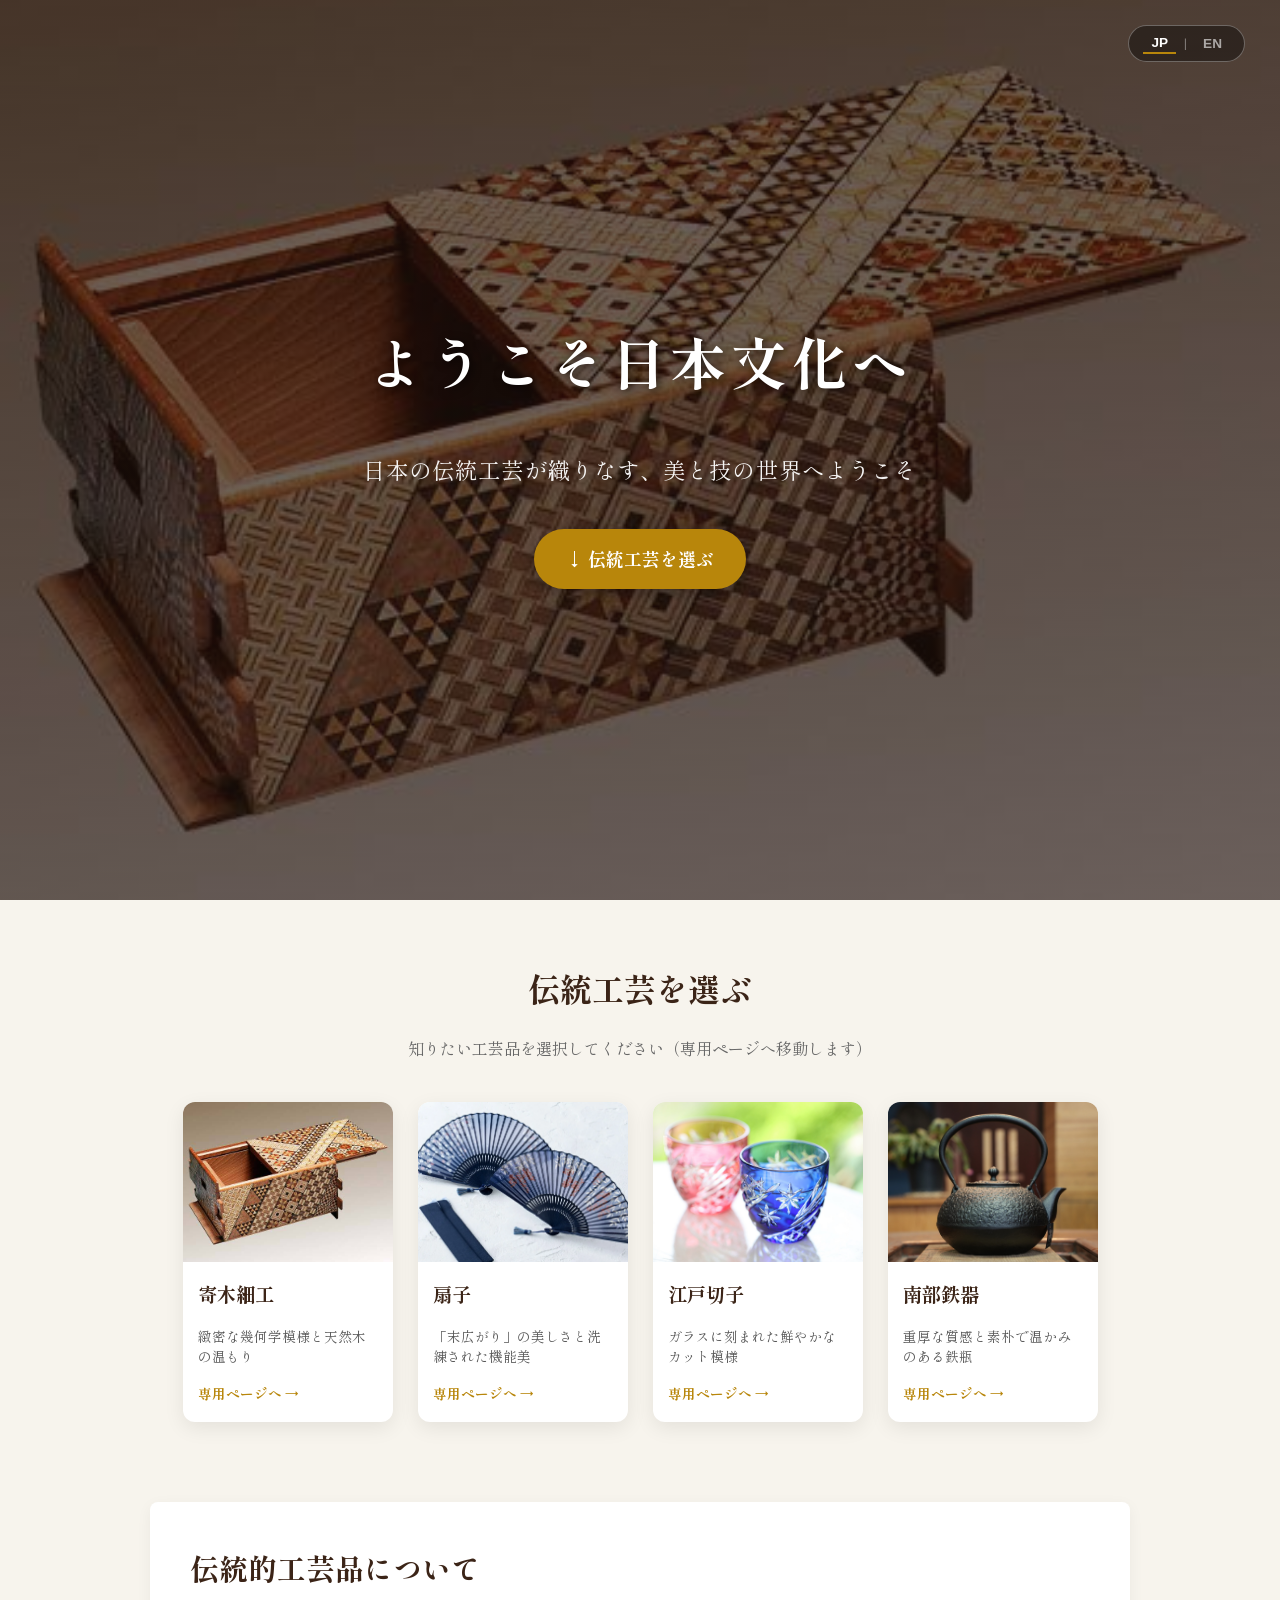
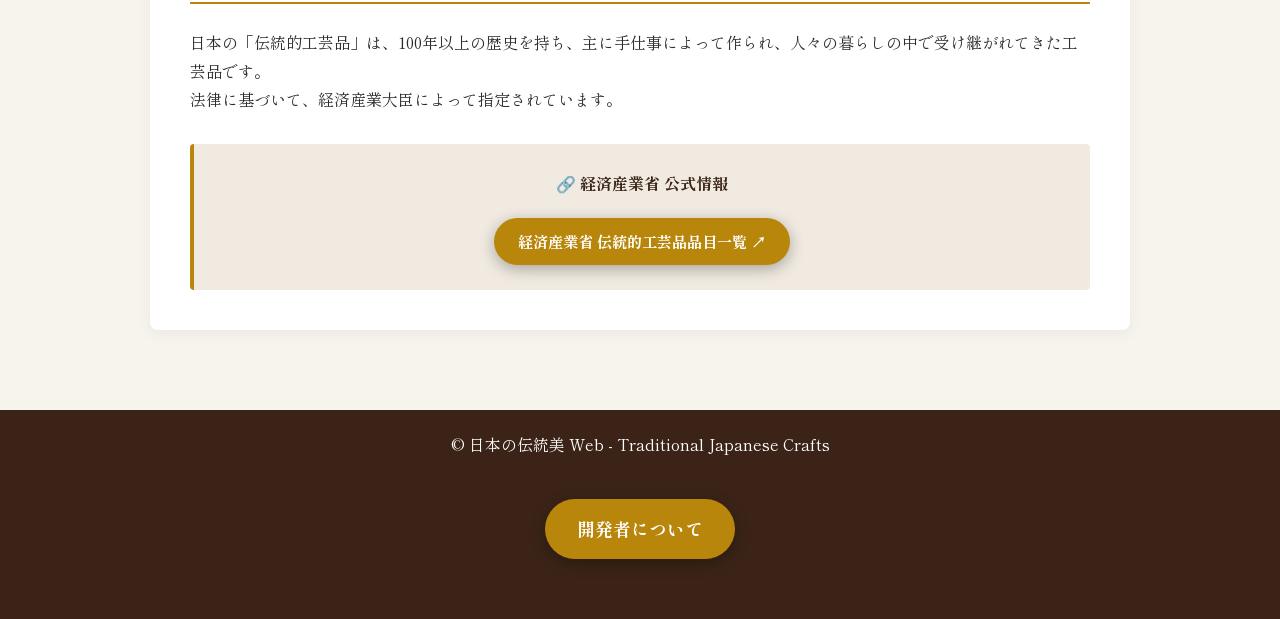
==== index.html @ c10baf82 "index.htmlのタイトルを変更" ====
<!DOCTYPE html>
<html lang="ja">
<head>
  <meta charset="utf-8">
  <title>ようこそ日本文化へ</title>

  <link rel="stylesheet" href="style.css">
  <link rel="preconnect" href="https://fonts.gstatic.com">
  <link href="https://fonts.googleapis.com/css2?family=Shippori+Mincho:wght@400;700&display=swap" rel="stylesheet">
</head>

<body>

<!-- ① 表紙（ウェルカム画面） -->
<header class="hero">
  <div class="lang-switch-header">
    <button id="btn-ja" class="lang-btn active" onclick="switchLanguage('ja')">JP</button>
    <span class="lang-divider">|</span>
    <button id="btn-en" class="lang-btn" onclick="switchLanguage('en')">EN</button>
  </div>

  <div class="hero-content">
    <h1>
      <span class="lang-ja">ようこそ日本文化へ</span>
      <span class="lang-en" style="display: none;">Welcome to Japanese Culture</span>
    </h1>
    <p class="lang-ja">日本の伝統工芸が織りなす、美と技の世界へようこそ</p>
    <p class="lang-en" style="display: none;">Welcome to the world of beauty and craftsmanship in traditional Japanese arts.</p>
    
    <a href="#select-section" class="scroll-btn">
      <span class="lang-ja">↓ 伝統工芸を選ぶ</span>
      <span class="lang-en" style="display: none;">↓ Explore Crafts</span>
    </a>
  </div>
</header>


<!-- ② 選択画面（別ページへ飛ぶ4つのカード） -->
<section id="select-section" class="select-container">
  <h2>
    <span class="lang-ja">伝統工芸を選ぶ</span>
    <span class="lang-en" style="display: none;">Select a Craft</span>
  </h2>
  <p class="select-lead">
    <span class="lang-ja">知りたい工芸品を選択してください（専用ページへ移動します）</span>
    <span class="lang-en" style="display: none;">Choose a craft to view its detail page.</span>
  </p>

  <div class="card-grid">
    <!-- 1. 寄木細工 -->
    <a href="yosegi.html" class="card">
      <div class="card-img-wrapper">
        <img src="yosegi.jpeg" alt="寄木細工">
      </div>
      <div class="card-body">
        <h3>
          <span class="lang-ja">寄木細工</span>
          <span class="lang-en" style="display: none;">Yosegi Woodwork</span>
        </h3>
        <p>
          <span class="lang-ja">緻密な幾何学模様と天然木の温もり</span>
          <span class="lang-en" style="display: none;">Intricate geometric patterns and natural wood warmth.</span>
        </p>
        <span class="card-btn">
          <span class="lang-ja">専用ページへ →</span>
          <span class="lang-en" style="display: none;">Go to Page →</span>
        </span>
      </div>
    </a>

    <!-- 2. 扇子 -->
    <a href="sensu.html" class="card">
      <div class="card-img-wrapper">
        <img src="sensu.webp" alt="扇子">
      </div>
      <div class="card-body">
        <h3>
          <span class="lang-ja">扇子</span>
          <span class="lang-en" style="display: none;">Folding Fans</span>
        </h3>
        <p>
          <span class="lang-ja">「末広がり」の美しさと洗練された機能美</span>
          <span class="lang-en" style="display: none;">Functional elegance symbolizing prosperity and good fortune.</span>
        </p>
        <span class="card-btn">
          <span class="lang-ja">専用ページへ →</span>
          <span class="lang-en" style="display: none;">Go to Page →</span>
        </span>
      </div>
    </a>

    <!-- 3. 江戸切子 -->
    <a href="edokiriko.html" class="card">
      <div class="card-img-wrapper">
        <img src="edokiriko.jpg" alt="江戸切子">
      </div>
      <div class="card-body">
        <h3>
          <span class="lang-ja">江戸切子</span>
          <span class="lang-en" style="display: none;">Edo Kiriko Glass</span>
        </h3>
        <p>
          <span class="lang-ja">ガラスに刻まれた鮮やかなカット模様</span>
          <span class="lang-en" style="display: none;">Brilliant cut glass patterns creating stunning light reflections.</span>
        </p>
        <span class="card-btn">
          <span class="lang-ja">専用ページへ →</span>
          <span class="lang-en" style="display: none;">Go to Page →</span>
        </span>
      </div>
    </a>

    <!-- 4. 南部鉄器 -->
    <a href="nanbutekki.html" class="card">
      <div class="card-img-wrapper">
        <img src="nanbutekki.jpg" alt="南部鉄器">
      </div>
      <div class="card-body">
        <h3>
          <span class="lang-ja">南部鉄器</span>
          <span class="lang-en" style="display: none;">Nanbu Ironware</span>
        </h3>
        <p>
          <span class="lang-ja">重厚な質感と素朴で温かみのある鉄瓶</span>
          <span class="lang-en" style="display: none;">Durable cast ironware known for heat retention and rustic beauty.</span>
        </p>
        <span class="card-btn">
          <span class="lang-ja">専用ページへ →</span>
          <span class="lang-en" style="display: none;">Go to Page →</span>
        </span>
      </div>
    </a>
  </div>
</section>

<!-- 伝統的工芸品とは？＆ 経産省リンク -->
<section id="about-crafts" class="detail-section">
  <h2>
    <span class="lang-ja">伝統的工芸品について</span>
    <span class="lang-en" style="display: none;">About Traditional Crafts</span>
  </h2>
  
  <p class="lang-ja">
    日本の「伝統的工芸品」は、100年以上の歴史を持ち、主に手仕事によって作られ、人々の暮らしの中で受け継がれてきた工芸品です。<br>
    法律に基づいて、経済産業大臣によって指定されています。
  </p>
  <p class="lang-en" style="display: none;">
    Japan's "Traditional Crafts" are masterworks preserved for over 100 years, predominantly handcrafted and passed down through generations.
  </p>

  <div class="info-box" style="margin-top: 30px; text-align: center; padding: 25px;">
    <h3>
      <span class="lang-ja">🔗 経済産業省 公式情報</span>
      <span class="lang-en" style="display: none;">🔗 METI Official Information</span>
    </h3>
    <a href="https://www.meti.go.jp/policy/mono_info_service/mono/nichiyo-densan/index.html" target="_blank" rel="noopener noreferrer" class="scroll-btn" style="display: inline-block; padding: 10px 24px; font-size: 0.95rem; margin-top: 15px;">
      <span class="lang-ja">経済産業省 伝統的工芸品品目一覧 ↗</span>
      <span class="lang-en" style="display: none;">METI Traditional Crafts Page ↗</span>
    </a>
  </div>
</section>

<footer>
  &copy; 日本の伝統美 Web - Traditional Japanese Crafts
  <div style="text-align: center; margin: 40px 0;">
  <a href="dev.html" class="scroll-btn">
    <span class="lang-ja">開発者について</span>
    <span class="lang-en" style="display: none;">About Developer</span>
  </a>
</div>


</footer>

<script>
  // 1. 言語を切り替えて保存する関数
  function switchLanguage(lang) {
    const jaElements = document.querySelectorAll('.lang-ja');
    const enElements = document.querySelectorAll('.lang-en');
    const btnJa = document.getElementById('btn-ja');
    const btnEn = document.getElementById('btn-en');

    // ブラウザに言語設定を記憶させる
    localStorage.setItem('siteLang', lang);

    if (lang === 'en') {
      jaElements.forEach(el => el.style.display = 'none');
      enElements.forEach(el => el.style.display = 'inline-block');
      document.querySelectorAll('p.lang-en, div.lang-en').forEach(el => el.style.display = 'block');
      if (btnJa) btnJa.classList.remove('active');
      if (btnEn) btnEn.classList.add('active');
    } else {
      enElements.forEach(el => el.style.display = 'none');
      jaElements.forEach(el => el.style.display = 'inline-block');
      document.querySelectorAll('p.lang-ja, div.lang-ja').forEach(el => el.style.display = 'block');
      if (btnEn) btnEn.classList.remove('active');
      if (btnJa) btnJa.classList.add('active');
    }
  }

  // 2. ページを開いたとき、保存されている言語を自動で適用する
  document.addEventListener('DOMContentLoaded', () => {
    // 保存されている言語を取得（保存されていなければデフォルトで 'ja'）
    const savedLang = localStorage.getItem('siteLang') || 'ja';
    switchLanguage(savedLang);
  });
</script>

</body>
</html>
---- style.css ----
@charset "utf-8";

/* スムーズスクロール */
html {
  scroll-behavior: smooth;
}

body {
  background-color: #f7f4ed;
  color: #2b2b2b;
  font-family: "Shippori Mincho", "Hiragino Mincho ProN", serif;
  margin: 0;
  padding: 0;
  line-height: 1.8;
}

/* ① 表紙（ヒーローエリア） */
header.hero {
  position: relative;
  width: 100%;
  height: 100vh;
  box-sizing: border-box;
  background: linear-gradient(rgba(30, 15, 10, 0.65), rgba(30, 15, 10, 0.65)), url('yosegi.jpeg') no-repeat center center;
  background-size: cover;
  background-attachment: fixed;
  display: flex;
  flex-direction: column;
  justify-content: center;
  align-items: center;
  text-align: center;
  color: #ffffff;
  padding: 20px;
}

/* 右上の言語切り替えUI */
.lang-switch-header {
  position: absolute;
  top: 25px;
  right: 35px;
  display: flex;
  align-items: center;
  gap: 8px;
  background: rgba(0, 0, 0, 0.4);
  padding: 6px 14px;
  border-radius: 20px;
  border: 1px solid rgba(255, 255, 255, 0.3);
  z-index: 100;
}

.lang-btn {
  border: none;
  background: transparent;
  color: rgba(255, 255, 255, 0.6);
  font-size: 0.85rem;
  font-weight: bold;
  cursor: pointer;
  padding: 2px 8px;
  transition: all 0.3s;
}

.lang-btn.active {
  color: #ffffff;
  border-bottom: 2px solid #b8860b;
}

.lang-btn:hover {
  color: #ffffff;
}

.lang-divider {
  color: rgba(255, 255, 255, 0.4);
  font-size: 0.8rem;
}

/* メインタイトル・説明文 */
.hero-content {
  display: flex;
  flex-direction: column;
  align-items: center;
}

.hero-content h1 {
  font-size: 3.5rem;
  margin: 0 0 15px 0;
  letter-spacing: 0.08em;
  text-shadow: 2px 2px 10px rgba(0, 0, 0, 0.7);
}

.hero-content p {
  font-size: 1.4rem;
  margin-bottom: 40px;
  opacity: 0.95;
  letter-spacing: 0.05em;
}

.scroll-btn {
  display: inline-block;
  padding: 14px 32px;
  background-color: #b8860b;
  color: #ffffff;
  border-radius: 50px;
  text-decoration: none;
  font-weight: bold;
  font-size: 1.1rem;
  box-shadow: 0 4px 15px rgba(0, 0, 0, 0.3);
  transition: transform 0.2s, background-color 0.2s;
}

.scroll-btn:hover {
  background-color: #d4af37;
  transform: translateY(-3px);
}

/* ② 選択画面（カードエリア） */
.select-container {
  max-width: 1000px;
  margin: 60px auto;
  text-align: center;
  padding: 0 20px;
}

.select-container h2 {
  font-size: 2rem;
  color: #3b2417;
  margin-bottom: 10px;
}

.select-lead {
  color: #666;
  margin-bottom: 40px;
}

.card-grid {
  display: flex;
  justify-content: center;
  gap: 25px;
  flex-wrap: wrap;
}

.card {
  width: 210px;
  background-color: #ffffff;
  border-radius: 12px;
  overflow: hidden;
  box-shadow: 0 6px 20px rgba(0, 0, 0, 0.08);
  text-decoration: none;
  color: inherit;
  transition: transform 0.3s, box-shadow 0.3s;
  display: flex;
  flex-direction: column;
}

.card:hover {
  transform: translateY(-8px);
  box-shadow: 0 12px 30px rgba(0, 0, 0, 0.15);
}

.card-img-wrapper {
  height: 160px;
  overflow: hidden;
}

.card-img-wrapper img {
  width: 100%;
  height: 100%;
  object-fit: cover;
  transition: transform 0.3s;
}

.card:hover .card-img-wrapper img {
  transform: scale(1.05);
}

.card-body {
  padding: 15px;
  text-align: left;
}

.card-body h3 {
  margin: 0 0 8px 0;
  font-size: 1.2rem;
  color: #3b2417;
}

.card-body p {
  font-size: 0.85rem;
  color: #555;
  margin-bottom: 12px;
  line-height: 1.5;
}

.card-btn {
  color: #b8860b;
  font-weight: bold;
  font-size: 0.85rem;
}

/* ③ 詳細セクション */
.detail-section {
  max-width: 900px;
  margin: 80px auto;
  background-color: #ffffff;
  padding: 40px;
  border-radius: 8px;
  box-shadow: 0 4px 15px rgba(0, 0, 0, 0.05);
}

.detail-section h2 {
  font-size: 1.8rem;
  border-bottom: 2px solid #b8860b;
  padding-bottom: 8px;
  margin-top: 0;
  color: #3b2417;
}

.layout {
  display: flex;
  align-items: flex-start;
  gap: 30px;
  margin-top: 20px;
}

.layout img {
  width: 300px;
  height: auto;
  border-radius: 6px;
  box-shadow: 0 2px 8px rgba(0, 0, 0, 0.1);
}

.info-box {
  margin-top: 20px;
  padding: 15px;
  background-color: #f0eae1;
  border-left: 4px solid #b8860b;
  border-radius: 4px;
}

.info-box h3 {
  margin: 0 0 5px 0;
  font-size: 1rem;
  color: #3b2417;
}

.info-box p {
  margin: 0;
  font-size: 0.9rem;
}

/* フッター */
footer {
  text-align: center;
  padding: 20px;
  background-color: #3b2417;
  color: #ffffff;
  margin-top: 60px;
}
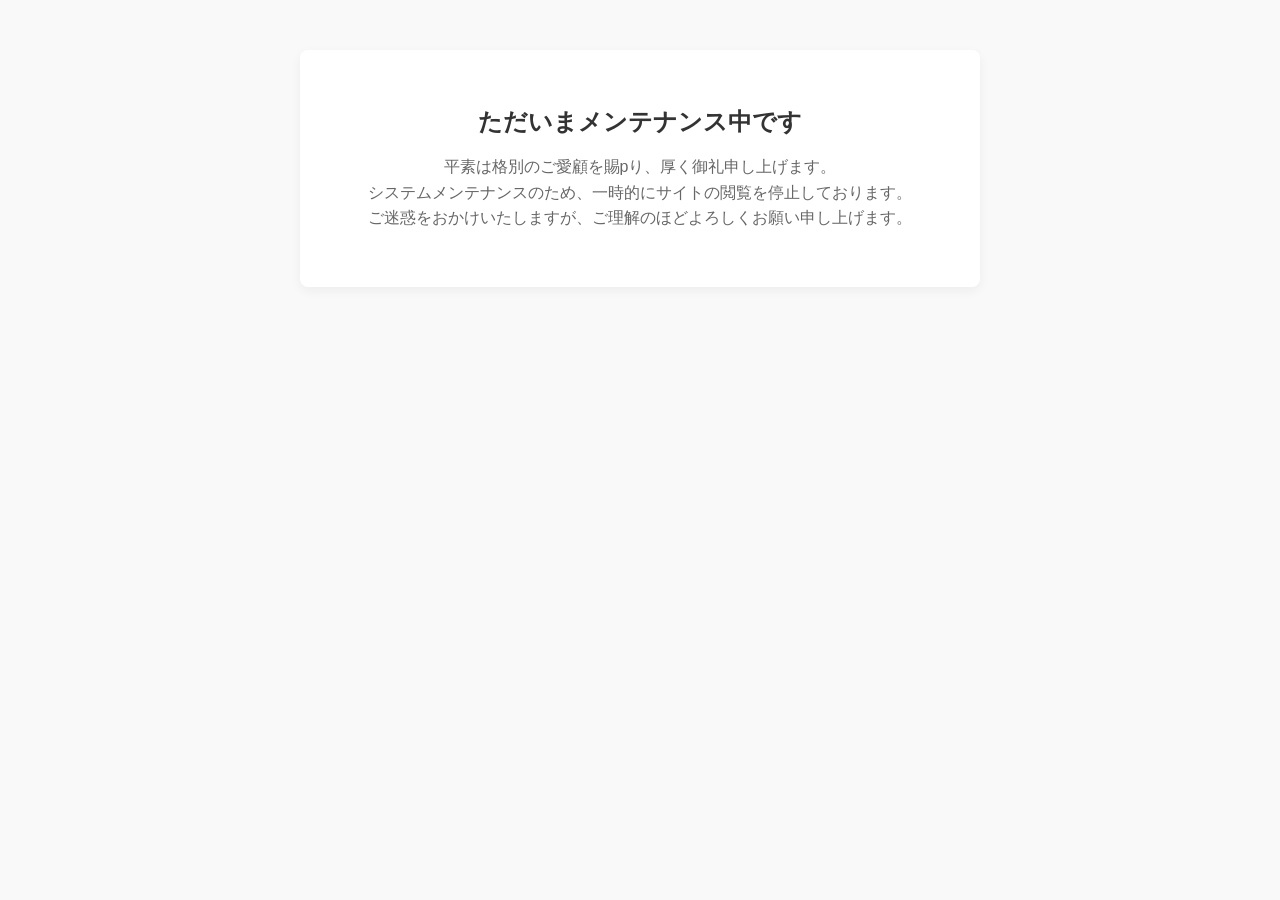
==== commit 7ae9e72b: "メンテナンス画面へ切り替え" ====
--- a/index.html
+++ b/index.html
@@ -1,210 +1,36 @@
 <!DOCTYPE html>
 <html lang="ja">
 <head>
-  <meta charset="utf-8">
-  <title>ようこそ日本文化へ</title>
-
-  <link rel="stylesheet" href="style.css">
-  <link rel="preconnect" href="https://fonts.gstatic.com">
-  <link href="https://fonts.googleapis.com/css2?family=Shippori+Mincho:wght@400;700&display=swap" rel="stylesheet">
+    <meta charset="UTF-8">
+    <meta name="viewport" content="width=device-width, initial-scale=1.0">
+    <title>ただいまメンテナンス中です</title>
+    <style>
+        body {
+            font-family: -apple-system, BlinkMacSystemFont, "Segoe UI", Roboto, sans-serif;
+            background-color: #f9f9f9;
+            color: #333;
+            text-align: center;
+            padding: 50px 20px;
+            margin: 0;
+        }
+        .container {
+            max-width: 600px;
+            margin: 0 auto;
+            background: #fff;
+            padding: 40px;
+            border-radius: 8px;
+            box-shadow: 0 4px 12px rgba(0,0,0,0.05);
+        }
+        h1 { font-size: 24px; margin-bottom: 15px; }
+        p { color: #666; line-height: 1.6; }
+    </style>
 </head>
-
 <body>
-
-<!-- ① 表紙（ウェルカム画面） -->
-<header class="hero">
-  <div class="lang-switch-header">
-    <button id="btn-ja" class="lang-btn active" onclick="switchLanguage('ja')">JP</button>
-    <span class="lang-divider">|</span>
-    <button id="btn-en" class="lang-btn" onclick="switchLanguage('en')">EN</button>
-  </div>
-
-  <div class="hero-content">
-    <h1>
-      <span class="lang-ja">ようこそ日本文化へ</span>
-      <span class="lang-en" style="display: none;">Welcome to Japanese Culture</span>
-    </h1>
-    <p class="lang-ja">日本の伝統工芸が織りなす、美と技の世界へようこそ</p>
-    <p class="lang-en" style="display: none;">Welcome to the world of beauty and craftsmanship in traditional Japanese arts.</p>
-    
-    <a href="#select-section" class="scroll-btn">
-      <span class="lang-ja">↓ 伝統工芸を選ぶ</span>
-      <span class="lang-en" style="display: none;">↓ Explore Crafts</span>
-    </a>
-  </div>
-</header>
-
-
-<!-- ② 選択画面（別ページへ飛ぶ4つのカード） -->
-<section id="select-section" class="select-container">
-  <h2>
-    <span class="lang-ja">伝統工芸を選ぶ</span>
-    <span class="lang-en" style="display: none;">Select a Craft</span>
-  </h2>
-  <p class="select-lead">
-    <span class="lang-ja">知りたい工芸品を選択してください（専用ページへ移動します）</span>
-    <span class="lang-en" style="display: none;">Choose a craft to view its detail page.</span>
-  </p>
-
-  <div class="card-grid">
-    <!-- 1. 寄木細工 -->
-    <a href="yosegi.html" class="card">
-      <div class="card-img-wrapper">
-        <img src="yosegi.jpeg" alt="寄木細工">
-      </div>
-      <div class="card-body">
-        <h3>
-          <span class="lang-ja">寄木細工</span>
-          <span class="lang-en" style="display: none;">Yosegi Woodwork</span>
-        </h3>
-        <p>
-          <span class="lang-ja">緻密な幾何学模様と天然木の温もり</span>
-          <span class="lang-en" style="display: none;">Intricate geometric patterns and natural wood warmth.</span>
-        </p>
-        <span class="card-btn">
-          <span class="lang-ja">専用ページへ →</span>
-          <span class="lang-en" style="display: none;">Go to Page →</span>
-        </span>
-      </div>
-    </a>
-
-    <!-- 2. 扇子 -->
-    <a href="sensu.html" class="card">
-      <div class="card-img-wrapper">
-        <img src="sensu.webp" alt="扇子">
-      </div>
-      <div class="card-body">
-        <h3>
-          <span class="lang-ja">扇子</span>
-          <span class="lang-en" style="display: none;">Folding Fans</span>
-        </h3>
-        <p>
-          <span class="lang-ja">「末広がり」の美しさと洗練された機能美</span>
-          <span class="lang-en" style="display: none;">Functional elegance symbolizing prosperity and good fortune.</span>
-        </p>
-        <span class="card-btn">
-          <span class="lang-ja">専用ページへ →</span>
-          <span class="lang-en" style="display: none;">Go to Page →</span>
-        </span>
-      </div>
-    </a>
-
-    <!-- 3. 江戸切子 -->
-    <a href="edokiriko.html" class="card">
-      <div class="card-img-wrapper">
-        <img src="edokiriko.jpg" alt="江戸切子">
-      </div>
-      <div class="card-body">
-        <h3>
-          <span class="lang-ja">江戸切子</span>
-          <span class="lang-en" style="display: none;">Edo Kiriko Glass</span>
-        </h3>
-        <p>
-          <span class="lang-ja">ガラスに刻まれた鮮やかなカット模様</span>
-          <span class="lang-en" style="display: none;">Brilliant cut glass patterns creating stunning light reflections.</span>
-        </p>
-        <span class="card-btn">
-          <span class="lang-ja">専用ページへ →</span>
-          <span class="lang-en" style="display: none;">Go to Page →</span>
-        </span>
-      </div>
-    </a>
-
-    <!-- 4. 南部鉄器 -->
-    <a href="nanbutekki.html" class="card">
-      <div class="card-img-wrapper">
-        <img src="nanbutekki.jpg" alt="南部鉄器">
-      </div>
-      <div class="card-body">
-        <h3>
-          <span class="lang-ja">南部鉄器</span>
-          <span class="lang-en" style="display: none;">Nanbu Ironware</span>
-        </h3>
-        <p>
-          <span class="lang-ja">重厚な質感と素朴で温かみのある鉄瓶</span>
-          <span class="lang-en" style="display: none;">Durable cast ironware known for heat retention and rustic beauty.</span>
-        </p>
-        <span class="card-btn">
-          <span class="lang-ja">専用ページへ →</span>
-          <span class="lang-en" style="display: none;">Go to Page →</span>
-        </span>
-      </div>
-    </a>
-  </div>
-</section>
-
-<!-- 伝統的工芸品とは？＆ 経産省リンク -->
-<section id="about-crafts" class="detail-section">
-  <h2>
-    <span class="lang-ja">伝統的工芸品について</span>
-    <span class="lang-en" style="display: none;">About Traditional Crafts</span>
-  </h2>
-  
-  <p class="lang-ja">
-    日本の「伝統的工芸品」は、100年以上の歴史を持ち、主に手仕事によって作られ、人々の暮らしの中で受け継がれてきた工芸品です。<br>
-    法律に基づいて、経済産業大臣によって指定されています。
-  </p>
-  <p class="lang-en" style="display: none;">
-    Japan's "Traditional Crafts" are masterworks preserved for over 100 years, predominantly handcrafted and passed down through generations.
-  </p>
-
-  <div class="info-box" style="margin-top: 30px; text-align: center; padding: 25px;">
-    <h3>
-      <span class="lang-ja">🔗 経済産業省 公式情報</span>
-      <span class="lang-en" style="display: none;">🔗 METI Official Information</span>
-    </h3>
-    <a href="https://www.meti.go.jp/policy/mono_info_service/mono/nichiyo-densan/index.html" target="_blank" rel="noopener noreferrer" class="scroll-btn" style="display: inline-block; padding: 10px 24px; font-size: 0.95rem; margin-top: 15px;">
-      <span class="lang-ja">経済産業省 伝統的工芸品品目一覧 ↗</span>
-      <span class="lang-en" style="display: none;">METI Traditional Crafts Page ↗</span>
-    </a>
-  </div>
-</section>
-
-<footer>
-  &copy; 日本の伝統美 Web - Traditional Japanese Crafts
-  <div style="text-align: center; margin: 40px 0;">
-  <a href="dev.html" class="scroll-btn">
-    <span class="lang-ja">開発者について</span>
-    <span class="lang-en" style="display: none;">About Developer</span>
-  </a>
-</div>
-
-
-</footer>
-
-<script>
-  // 1. 言語を切り替えて保存する関数
-  function switchLanguage(lang) {
-    const jaElements = document.querySelectorAll('.lang-ja');
-    const enElements = document.querySelectorAll('.lang-en');
-    const btnJa = document.getElementById('btn-ja');
-    const btnEn = document.getElementById('btn-en');
-
-    // ブラウザに言語設定を記憶させる
-    localStorage.setItem('siteLang', lang);
-
-    if (lang === 'en') {
-      jaElements.forEach(el => el.style.display = 'none');
-      enElements.forEach(el => el.style.display = 'inline-block');
-      document.querySelectorAll('p.lang-en, div.lang-en').forEach(el => el.style.display = 'block');
-      if (btnJa) btnJa.classList.remove('active');
-      if (btnEn) btnEn.classList.add('active');
-    } else {
-      enElements.forEach(el => el.style.display = 'none');
-      jaElements.forEach(el => el.style.display = 'inline-block');
-      document.querySelectorAll('p.lang-ja, div.lang-ja').forEach(el => el.style.display = 'block');
-      if (btnEn) btnEn.classList.remove('active');
-      if (btnJa) btnJa.classList.add('active');
-    }
-  }
-
-  // 2. ページを開いたとき、保存されている言語を自動で適用する
-  document.addEventListener('DOMContentLoaded', () => {
-    // 保存されている言語を取得（保存されていなければデフォルトで 'ja'）
-    const savedLang = localStorage.getItem('siteLang') || 'ja';
-    switchLanguage(savedLang);
-  });
-</script>
-
+    <div class="container">
+        <h1>ただいまメンテナンス中です</h1>
+        <p>平素は格別のご愛顧を賜pり、厚く御礼申し上げます。<br>
+        システムメンテナンスのため、一時的にサイトの閲覧を停止しております。<br>
+        ご迷惑をおかけいたしますが、ご理解のほどよろしくお願い申し上げます。</p>
+    </div>
 </body>
 </html>
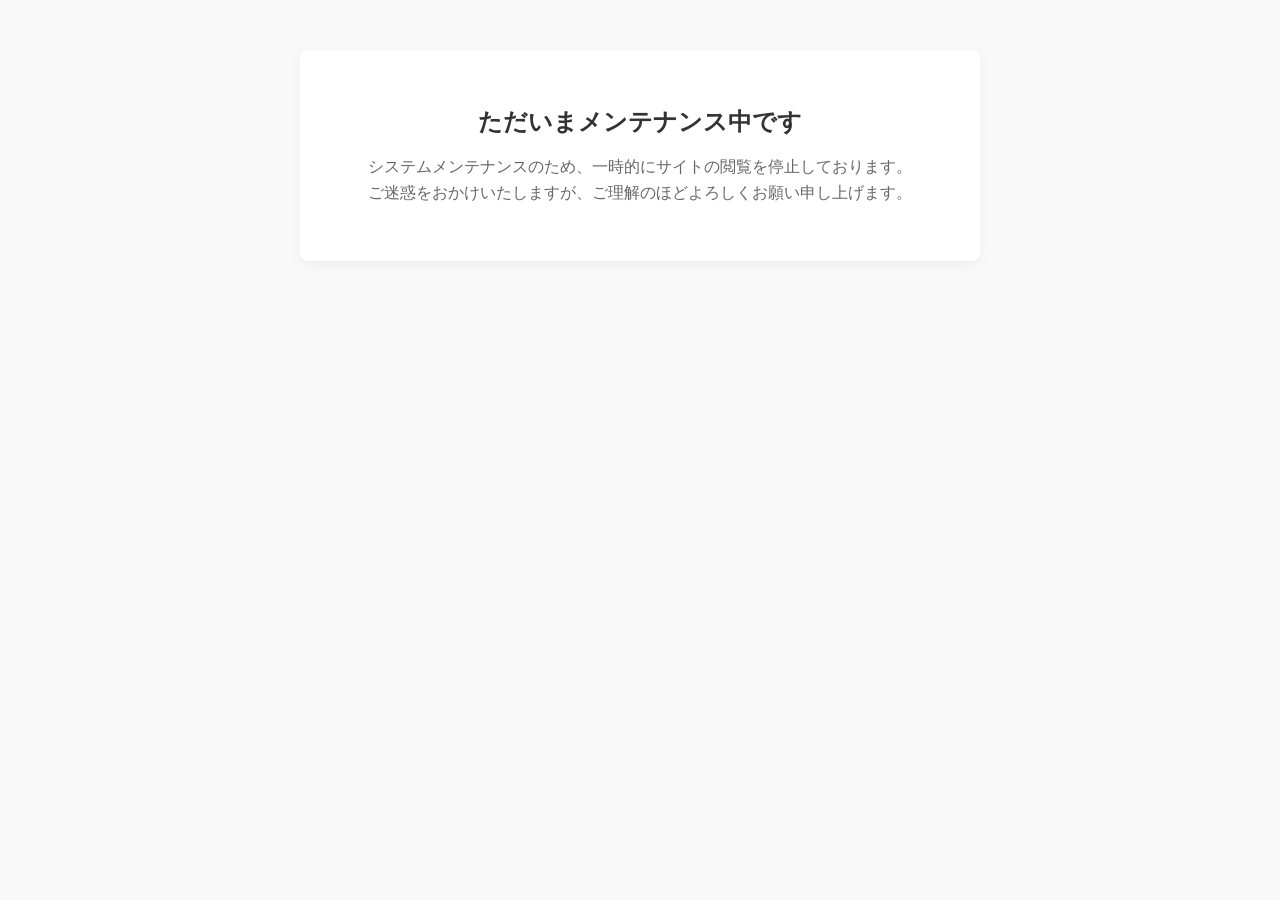
==== commit fb1fdfef: "メンテナンス画面のバグを修正" ====
--- a/index.html
+++ b/index.html
@@ -28,7 +28,7 @@
 <body>
     <div class="container">
         <h1>ただいまメンテナンス中です</h1>
-        <p>平素は格別のご愛顧を賜pり、厚く御礼申し上げます。<br>
+        <p>
         システムメンテナンスのため、一時的にサイトの閲覧を停止しております。<br>
         ご迷惑をおかけいたしますが、ご理解のほどよろしくお願い申し上げます。</p>
     </div>
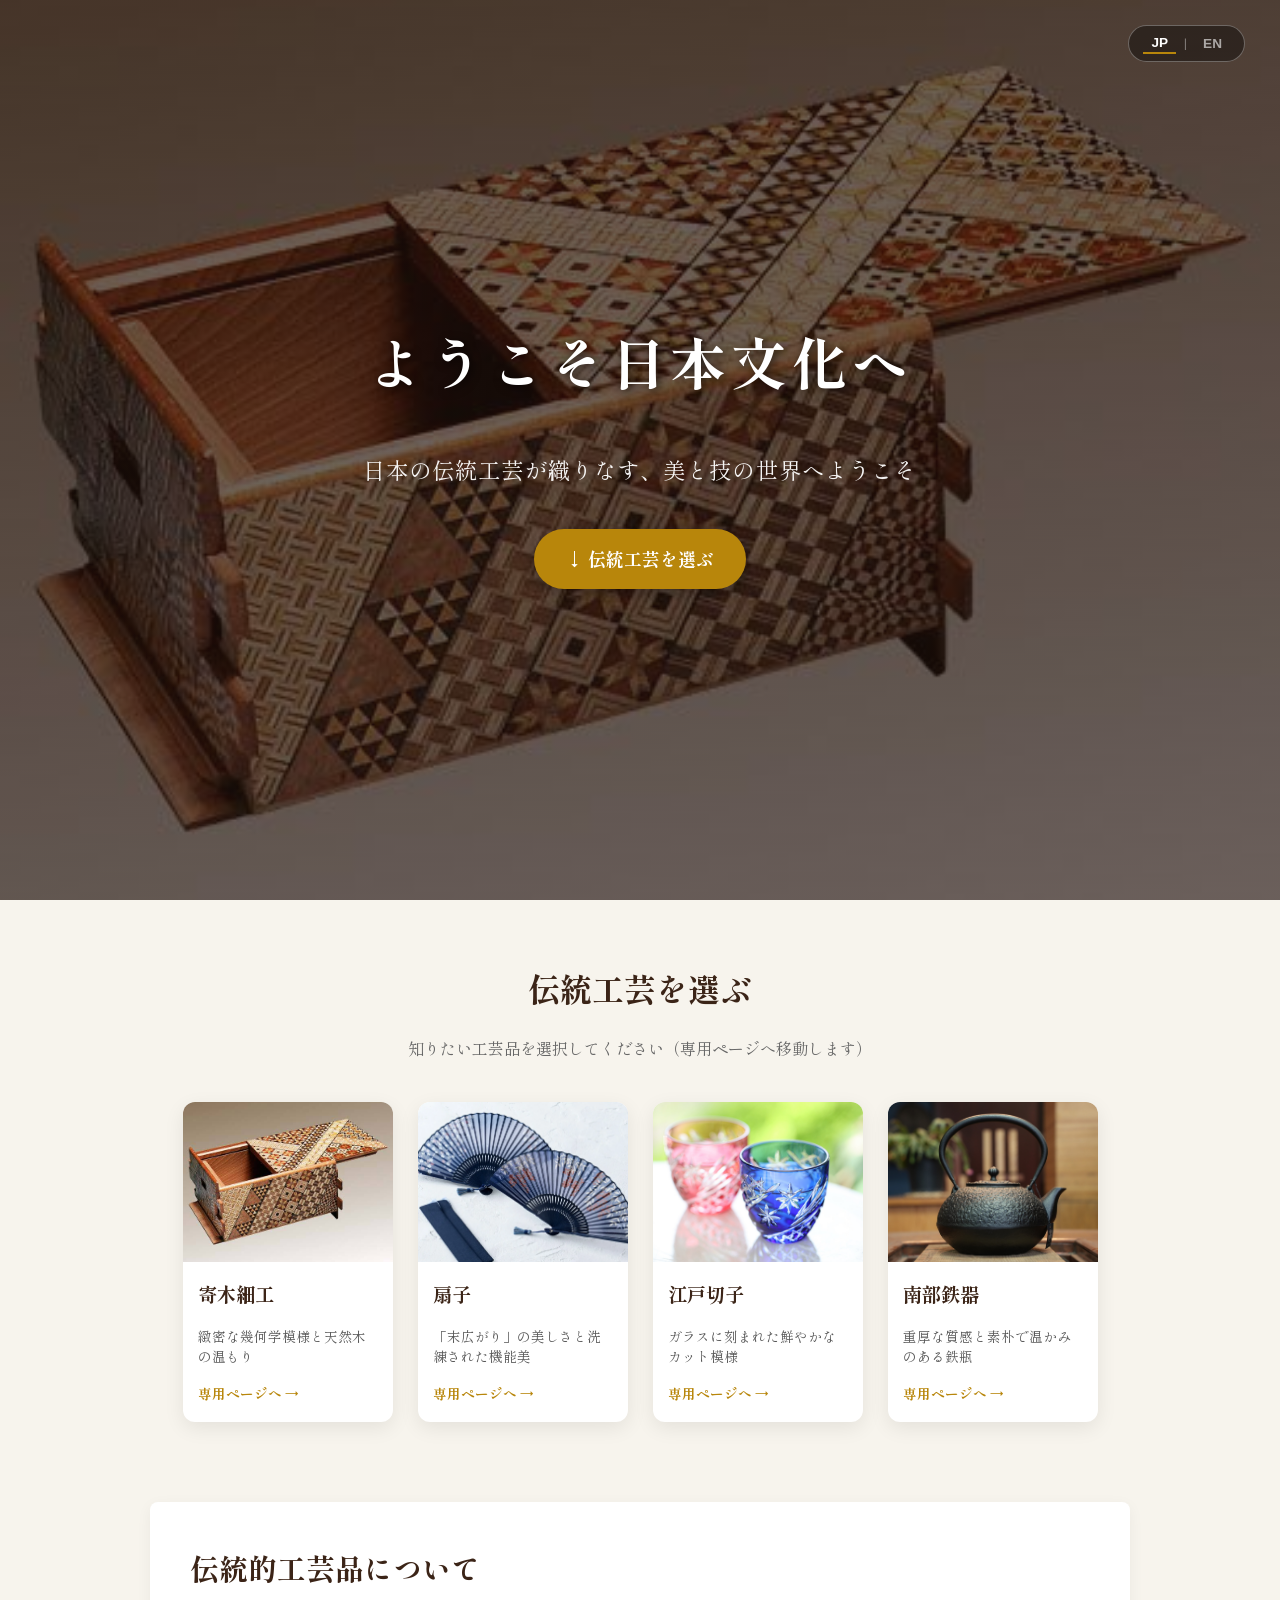
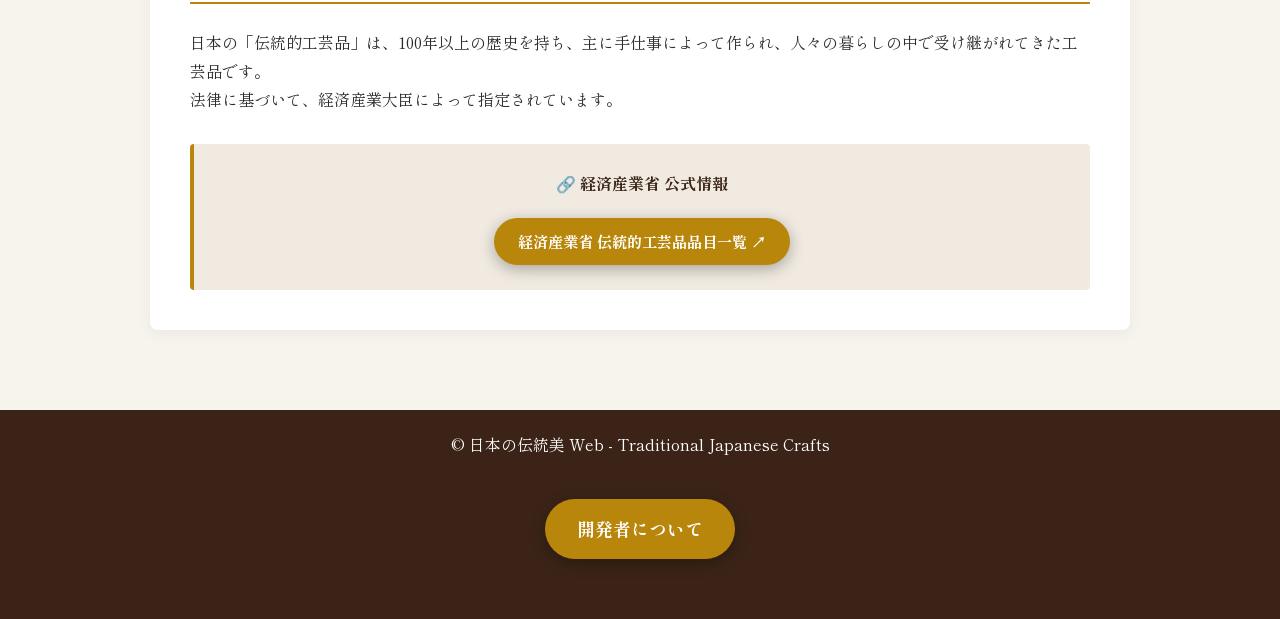
==== commit 7db5bd8d: "メンテナンス解除" ====
--- a/index.html
+++ b/index.html
@@ -1,36 +1,210 @@
 <!DOCTYPE html>
 <html lang="ja">
 <head>
-    <meta charset="UTF-8">
-    <meta name="viewport" content="width=device-width, initial-scale=1.0">
-    <title>ただいまメンテナンス中です</title>
-    <style>
-        body {
-            font-family: -apple-system, BlinkMacSystemFont, "Segoe UI", Roboto, sans-serif;
-            background-color: #f9f9f9;
-            color: #333;
-            text-align: center;
-            padding: 50px 20px;
-            margin: 0;
-        }
-        .container {
-            max-width: 600px;
-            margin: 0 auto;
-            background: #fff;
-            padding: 40px;
-            border-radius: 8px;
-            box-shadow: 0 4px 12px rgba(0,0,0,0.05);
-        }
-        h1 { font-size: 24px; margin-bottom: 15px; }
-        p { color: #666; line-height: 1.6; }
-    </style>
+  <meta charset="utf-8">
+  <title>ようこそ日本文化へ</title>
+
+  <link rel="stylesheet" href="style.css">
+  <link rel="preconnect" href="https://fonts.gstatic.com">
+  <link href="https://fonts.googleapis.com/css2?family=Shippori+Mincho:wght@400;700&display=swap" rel="stylesheet">
 </head>
+
 <body>
-    <div class="container">
-        <h1>ただいまメンテナンス中です</h1>
-        <p>
-        システムメンテナンスのため、一時的にサイトの閲覧を停止しております。<br>
-        ご迷惑をおかけいたしますが、ご理解のほどよろしくお願い申し上げます。</p>
-    </div>
+
+<!-- ① 表紙（ウェルカム画面） -->
+<header class="hero">
+  <div class="lang-switch-header">
+    <button id="btn-ja" class="lang-btn active" onclick="switchLanguage('ja')">JP</button>
+    <span class="lang-divider">|</span>
+    <button id="btn-en" class="lang-btn" onclick="switchLanguage('en')">EN</button>
+  </div>
+
+  <div class="hero-content">
+    <h1>
+      <span class="lang-ja">ようこそ日本文化へ</span>
+      <span class="lang-en" style="display: none;">Welcome to Japanese Culture</span>
+    </h1>
+    <p class="lang-ja">日本の伝統工芸が織りなす、美と技の世界へようこそ</p>
+    <p class="lang-en" style="display: none;">Welcome to the world of beauty and craftsmanship in traditional Japanese arts.</p>
+    
+    <a href="#select-section" class="scroll-btn">
+      <span class="lang-ja">↓ 伝統工芸を選ぶ</span>
+      <span class="lang-en" style="display: none;">↓ Explore Crafts</span>
+    </a>
+  </div>
+</header>
+
+
+<!-- ② 選択画面（別ページへ飛ぶ4つのカード） -->
+<section id="select-section" class="select-container">
+  <h2>
+    <span class="lang-ja">伝統工芸を選ぶ</span>
+    <span class="lang-en" style="display: none;">Select a Craft</span>
+  </h2>
+  <p class="select-lead">
+    <span class="lang-ja">知りたい工芸品を選択してください（専用ページへ移動します）</span>
+    <span class="lang-en" style="display: none;">Choose a craft to view its detail page.</span>
+  </p>
+
+  <div class="card-grid">
+    <!-- 1. 寄木細工 -->
+    <a href="yosegi.html" class="card">
+      <div class="card-img-wrapper">
+        <img src="yosegi.jpeg" alt="寄木細工">
+      </div>
+      <div class="card-body">
+        <h3>
+          <span class="lang-ja">寄木細工</span>
+          <span class="lang-en" style="display: none;">Yosegi Woodwork</span>
+        </h3>
+        <p>
+          <span class="lang-ja">緻密な幾何学模様と天然木の温もり</span>
+          <span class="lang-en" style="display: none;">Intricate geometric patterns and natural wood warmth.</span>
+        </p>
+        <span class="card-btn">
+          <span class="lang-ja">専用ページへ →</span>
+          <span class="lang-en" style="display: none;">Go to Page →</span>
+        </span>
+      </div>
+    </a>
+
+    <!-- 2. 扇子 -->
+    <a href="sensu.html" class="card">
+      <div class="card-img-wrapper">
+        <img src="sensu.webp" alt="扇子">
+      </div>
+      <div class="card-body">
+        <h3>
+          <span class="lang-ja">扇子</span>
+          <span class="lang-en" style="display: none;">Folding Fans</span>
+        </h3>
+        <p>
+          <span class="lang-ja">「末広がり」の美しさと洗練された機能美</span>
+          <span class="lang-en" style="display: none;">Functional elegance symbolizing prosperity and good fortune.</span>
+        </p>
+        <span class="card-btn">
+          <span class="lang-ja">専用ページへ →</span>
+          <span class="lang-en" style="display: none;">Go to Page →</span>
+        </span>
+      </div>
+    </a>
+
+    <!-- 3. 江戸切子 -->
+    <a href="edokiriko.html" class="card">
+      <div class="card-img-wrapper">
+        <img src="edokiriko.jpg" alt="江戸切子">
+      </div>
+      <div class="card-body">
+        <h3>
+          <span class="lang-ja">江戸切子</span>
+          <span class="lang-en" style="display: none;">Edo Kiriko Glass</span>
+        </h3>
+        <p>
+          <span class="lang-ja">ガラスに刻まれた鮮やかなカット模様</span>
+          <span class="lang-en" style="display: none;">Brilliant cut glass patterns creating stunning light reflections.</span>
+        </p>
+        <span class="card-btn">
+          <span class="lang-ja">専用ページへ →</span>
+          <span class="lang-en" style="display: none;">Go to Page →</span>
+        </span>
+      </div>
+    </a>
+
+    <!-- 4. 南部鉄器 -->
+    <a href="nanbutekki.html" class="card">
+      <div class="card-img-wrapper">
+        <img src="nanbutekki.jpg" alt="南部鉄器">
+      </div>
+      <div class="card-body">
+        <h3>
+          <span class="lang-ja">南部鉄器</span>
+          <span class="lang-en" style="display: none;">Nanbu Ironware</span>
+        </h3>
+        <p>
+          <span class="lang-ja">重厚な質感と素朴で温かみのある鉄瓶</span>
+          <span class="lang-en" style="display: none;">Durable cast ironware known for heat retention and rustic beauty.</span>
+        </p>
+        <span class="card-btn">
+          <span class="lang-ja">専用ページへ →</span>
+          <span class="lang-en" style="display: none;">Go to Page →</span>
+        </span>
+      </div>
+    </a>
+  </div>
+</section>
+
+<!-- 伝統的工芸品とは？＆ 経産省リンク -->
+<section id="about-crafts" class="detail-section">
+  <h2>
+    <span class="lang-ja">伝統的工芸品について</span>
+    <span class="lang-en" style="display: none;">About Traditional Crafts</span>
+  </h2>
+  
+  <p class="lang-ja">
+    日本の「伝統的工芸品」は、100年以上の歴史を持ち、主に手仕事によって作られ、人々の暮らしの中で受け継がれてきた工芸品です。<br>
+    法律に基づいて、経済産業大臣によって指定されています。
+  </p>
+  <p class="lang-en" style="display: none;">
+    Japan's "Traditional Crafts" are masterworks preserved for over 100 years, predominantly handcrafted and passed down through generations.
+  </p>
+
+  <div class="info-box" style="margin-top: 30px; text-align: center; padding: 25px;">
+    <h3>
+      <span class="lang-ja">🔗 経済産業省 公式情報</span>
+      <span class="lang-en" style="display: none;">🔗 METI Official Information</span>
+    </h3>
+    <a href="https://www.meti.go.jp/policy/mono_info_service/mono/nichiyo-densan/index.html" target="_blank" rel="noopener noreferrer" class="scroll-btn" style="display: inline-block; padding: 10px 24px; font-size: 0.95rem; margin-top: 15px;">
+      <span class="lang-ja">経済産業省 伝統的工芸品品目一覧 ↗</span>
+      <span class="lang-en" style="display: none;">METI Traditional Crafts Page ↗</span>
+    </a>
+  </div>
+</section>
+
+<footer>
+  &copy; 日本の伝統美 Web - Traditional Japanese Crafts
+  <div style="text-align: center; margin: 40px 0;">
+  <a href="dev.html" class="scroll-btn">
+    <span class="lang-ja">開発者について</span>
+    <span class="lang-en" style="display: none;">About Developer</span>
+  </a>
+</div>
+
+
+</footer>
+
+<script>
+  // 1. 言語を切り替えて保存する関数
+  function switchLanguage(lang) {
+    const jaElements = document.querySelectorAll('.lang-ja');
+    const enElements = document.querySelectorAll('.lang-en');
+    const btnJa = document.getElementById('btn-ja');
+    const btnEn = document.getElementById('btn-en');
+
+    // ブラウザに言語設定を記憶させる
+    localStorage.setItem('siteLang', lang);
+
+    if (lang === 'en') {
+      jaElements.forEach(el => el.style.display = 'none');
+      enElements.forEach(el => el.style.display = 'inline-block');
+      document.querySelectorAll('p.lang-en, div.lang-en').forEach(el => el.style.display = 'block');
+      if (btnJa) btnJa.classList.remove('active');
+      if (btnEn) btnEn.classList.add('active');
+    } else {
+      enElements.forEach(el => el.style.display = 'none');
+      jaElements.forEach(el => el.style.display = 'inline-block');
+      document.querySelectorAll('p.lang-ja, div.lang-ja').forEach(el => el.style.display = 'block');
+      if (btnEn) btnEn.classList.remove('active');
+      if (btnJa) btnJa.classList.add('active');
+    }
+  }
+
+  // 2. ページを開いたとき、保存されている言語を自動で適用する
+  document.addEventListener('DOMContentLoaded', () => {
+    // 保存されている言語を取得（保存されていなければデフォルトで 'ja'）
+    const savedLang = localStorage.getItem('siteLang') || 'ja';
+    switchLanguage(savedLang);
+  });
+</script>
+
 </body>
 </html>
--- a/style.css
+++ b/style.css
@@ -0,0 +1,256 @@
+@charset "utf-8";
+
+/* スムーズスクロール */
+html {
+  scroll-behavior: smooth;
+}
+
+body {
+  background-color: #f7f4ed;
+  color: #2b2b2b;
+  font-family: "Shippori Mincho", "Hiragino Mincho ProN", serif;
+  margin: 0;
+  padding: 0;
+  line-height: 1.8;
+}
+
+/* ① 表紙（ヒーローエリア） */
+header.hero {
+  position: relative;
+  width: 100%;
+  height: 100vh;
+  box-sizing: border-box;
+  background: linear-gradient(rgba(30, 15, 10, 0.65), rgba(30, 15, 10, 0.65)), url('yosegi.jpeg') no-repeat center center;
+  background-size: cover;
+  background-attachment: fixed;
+  display: flex;
+  flex-direction: column;
+  justify-content: center;
+  align-items: center;
+  text-align: center;
+  color: #ffffff;
+  padding: 20px;
+}
+
+/* 右上の言語切り替えUI */
+.lang-switch-header {
+  position: absolute;
+  top: 25px;
+  right: 35px;
+  display: flex;
+  align-items: center;
+  gap: 8px;
+  background: rgba(0, 0, 0, 0.4);
+  padding: 6px 14px;
+  border-radius: 20px;
+  border: 1px solid rgba(255, 255, 255, 0.3);
+  z-index: 100;
+}
+
+.lang-btn {
+  border: none;
+  background: transparent;
+  color: rgba(255, 255, 255, 0.6);
+  font-size: 0.85rem;
+  font-weight: bold;
+  cursor: pointer;
+  padding: 2px 8px;
+  transition: all 0.3s;
+}
+
+.lang-btn.active {
+  color: #ffffff;
+  border-bottom: 2px solid #b8860b;
+}
+
+.lang-btn:hover {
+  color: #ffffff;
+}
+
+.lang-divider {
+  color: rgba(255, 255, 255, 0.4);
+  font-size: 0.8rem;
+}
+
+/* メインタイトル・説明文 */
+.hero-content {
+  display: flex;
+  flex-direction: column;
+  align-items: center;
+}
+
+.hero-content h1 {
+  font-size: 3.5rem;
+  margin: 0 0 15px 0;
+  letter-spacing: 0.08em;
+  text-shadow: 2px 2px 10px rgba(0, 0, 0, 0.7);
+}
+
+.hero-content p {
+  font-size: 1.4rem;
+  margin-bottom: 40px;
+  opacity: 0.95;
+  letter-spacing: 0.05em;
+}
+
+.scroll-btn {
+  display: inline-block;
+  padding: 14px 32px;
+  background-color: #b8860b;
+  color: #ffffff;
+  border-radius: 50px;
+  text-decoration: none;
+  font-weight: bold;
+  font-size: 1.1rem;
+  box-shadow: 0 4px 15px rgba(0, 0, 0, 0.3);
+  transition: transform 0.2s, background-color 0.2s;
+}
+
+.scroll-btn:hover {
+  background-color: #d4af37;
+  transform: translateY(-3px);
+}
+
+/* ② 選択画面（カードエリア） */
+.select-container {
+  max-width: 1000px;
+  margin: 60px auto;
+  text-align: center;
+  padding: 0 20px;
+}
+
+.select-container h2 {
+  font-size: 2rem;
+  color: #3b2417;
+  margin-bottom: 10px;
+}
+
+.select-lead {
+  color: #666;
+  margin-bottom: 40px;
+}
+
+.card-grid {
+  display: flex;
+  justify-content: center;
+  gap: 25px;
+  flex-wrap: wrap;
+}
+
+.card {
+  width: 210px;
+  background-color: #ffffff;
+  border-radius: 12px;
+  overflow: hidden;
+  box-shadow: 0 6px 20px rgba(0, 0, 0, 0.08);
+  text-decoration: none;
+  color: inherit;
+  transition: transform 0.3s, box-shadow 0.3s;
+  display: flex;
+  flex-direction: column;
+}
+
+.card:hover {
+  transform: translateY(-8px);
+  box-shadow: 0 12px 30px rgba(0, 0, 0, 0.15);
+}
+
+.card-img-wrapper {
+  height: 160px;
+  overflow: hidden;
+}
+
+.card-img-wrapper img {
+  width: 100%;
+  height: 100%;
+  object-fit: cover;
+  transition: transform 0.3s;
+}
+
+.card:hover .card-img-wrapper img {
+  transform: scale(1.05);
+}
+
+.card-body {
+  padding: 15px;
+  text-align: left;
+}
+
+.card-body h3 {
+  margin: 0 0 8px 0;
+  font-size: 1.2rem;
+  color: #3b2417;
+}
+
+.card-body p {
+  font-size: 0.85rem;
+  color: #555;
+  margin-bottom: 12px;
+  line-height: 1.5;
+}
+
+.card-btn {
+  color: #b8860b;
+  font-weight: bold;
+  font-size: 0.85rem;
+}
+
+/* ③ 詳細セクション */
+.detail-section {
+  max-width: 900px;
+  margin: 80px auto;
+  background-color: #ffffff;
+  padding: 40px;
+  border-radius: 8px;
+  box-shadow: 0 4px 15px rgba(0, 0, 0, 0.05);
+}
+
+.detail-section h2 {
+  font-size: 1.8rem;
+  border-bottom: 2px solid #b8860b;
+  padding-bottom: 8px;
+  margin-top: 0;
+  color: #3b2417;
+}
+
+.layout {
+  display: flex;
+  align-items: flex-start;
+  gap: 30px;
+  margin-top: 20px;
+}
+
+.layout img {
+  width: 300px;
+  height: auto;
+  border-radius: 6px;
+  box-shadow: 0 2px 8px rgba(0, 0, 0, 0.1);
+}
+
+.info-box {
+  margin-top: 20px;
+  padding: 15px;
+  background-color: #f0eae1;
+  border-left: 4px solid #b8860b;
+  border-radius: 4px;
+}
+
+.info-box h3 {
+  margin: 0 0 5px 0;
+  font-size: 1rem;
+  color: #3b2417;
+}
+
+.info-box p {
+  margin: 0;
+  font-size: 0.9rem;
+}
+
+/* フッター */
+footer {
+  text-align: center;
+  padding: 20px;
+  background-color: #3b2417;
+  color: #ffffff;
+  margin-top: 60px;
+}
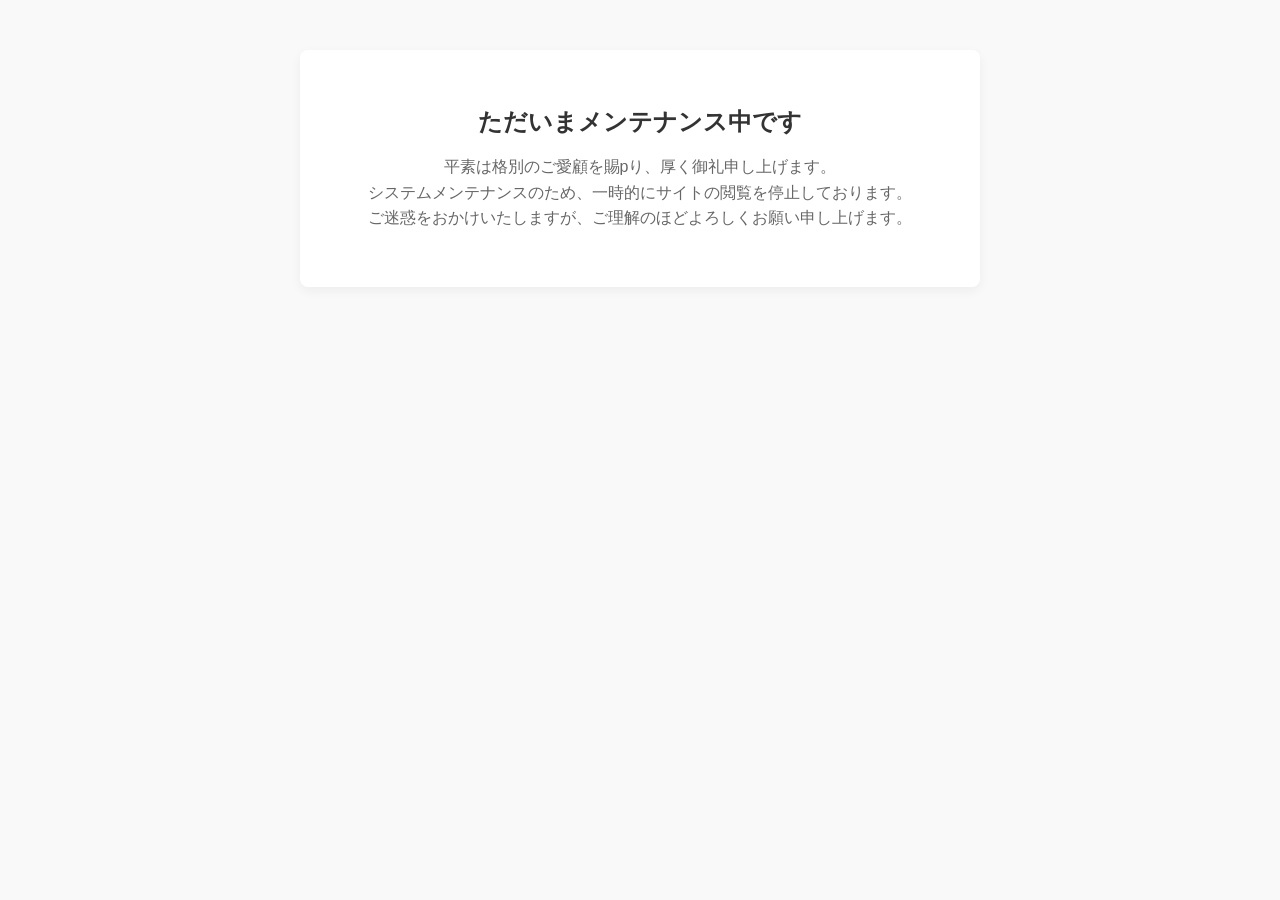
==== commit 6970b9b1: "メンテナンス画面へ切り替え" ====
--- a/index.html
+++ b/index.html
@@ -1,210 +1,36 @@
 <!DOCTYPE html>
 <html lang="ja">
 <head>
-  <meta charset="utf-8">
-  <title>ようこそ日本文化へ</title>
-
-  <link rel="stylesheet" href="style.css">
-  <link rel="preconnect" href="https://fonts.gstatic.com">
-  <link href="https://fonts.googleapis.com/css2?family=Shippori+Mincho:wght@400;700&display=swap" rel="stylesheet">
+    <meta charset="UTF-8">
+    <meta name="viewport" content="width=device-width, initial-scale=1.0">
+    <title>ただいまメンテナンス中です</title>
+    <style>
+        body {
+            font-family: -apple-system, BlinkMacSystemFont, "Segoe UI", Roboto, sans-serif;
+            background-color: #f9f9f9;
+            color: #333;
+            text-align: center;
+            padding: 50px 20px;
+            margin: 0;
+        }
+        .container {
+            max-width: 600px;
+            margin: 0 auto;
+            background: #fff;
+            padding: 40px;
+            border-radius: 8px;
+            box-shadow: 0 4px 12px rgba(0,0,0,0.05);
+        }
+        h1 { font-size: 24px; margin-bottom: 15px; }
+        p { color: #666; line-height: 1.6; }
+    </style>
 </head>
-
 <body>
-
-<!-- ① 表紙（ウェルカム画面） -->
-<header class="hero">
-  <div class="lang-switch-header">
-    <button id="btn-ja" class="lang-btn active" onclick="switchLanguage('ja')">JP</button>
-    <span class="lang-divider">|</span>
-    <button id="btn-en" class="lang-btn" onclick="switchLanguage('en')">EN</button>
-  </div>
-
-  <div class="hero-content">
-    <h1>
-      <span class="lang-ja">ようこそ日本文化へ</span>
-      <span class="lang-en" style="display: none;">Welcome to Japanese Culture</span>
-    </h1>
-    <p class="lang-ja">日本の伝統工芸が織りなす、美と技の世界へようこそ</p>
-    <p class="lang-en" style="display: none;">Welcome to the world of beauty and craftsmanship in traditional Japanese arts.</p>
-    
-    <a href="#select-section" class="scroll-btn">
-      <span class="lang-ja">↓ 伝統工芸を選ぶ</span>
-      <span class="lang-en" style="display: none;">↓ Explore Crafts</span>
-    </a>
-  </div>
-</header>
-
-
-<!-- ② 選択画面（別ページへ飛ぶ4つのカード） -->
-<section id="select-section" class="select-container">
-  <h2>
-    <span class="lang-ja">伝統工芸を選ぶ</span>
-    <span class="lang-en" style="display: none;">Select a Craft</span>
-  </h2>
-  <p class="select-lead">
-    <span class="lang-ja">知りたい工芸品を選択してください（専用ページへ移動します）</span>
-    <span class="lang-en" style="display: none;">Choose a craft to view its detail page.</span>
-  </p>
-
-  <div class="card-grid">
-    <!-- 1. 寄木細工 -->
-    <a href="yosegi.html" class="card">
-      <div class="card-img-wrapper">
-        <img src="yosegi.jpeg" alt="寄木細工">
-      </div>
-      <div class="card-body">
-        <h3>
-          <span class="lang-ja">寄木細工</span>
-          <span class="lang-en" style="display: none;">Yosegi Woodwork</span>
-        </h3>
-        <p>
-          <span class="lang-ja">緻密な幾何学模様と天然木の温もり</span>
-          <span class="lang-en" style="display: none;">Intricate geometric patterns and natural wood warmth.</span>
-        </p>
-        <span class="card-btn">
-          <span class="lang-ja">専用ページへ →</span>
-          <span class="lang-en" style="display: none;">Go to Page →</span>
-        </span>
-      </div>
-    </a>
-
-    <!-- 2. 扇子 -->
-    <a href="sensu.html" class="card">
-      <div class="card-img-wrapper">
-        <img src="sensu.webp" alt="扇子">
-      </div>
-      <div class="card-body">
-        <h3>
-          <span class="lang-ja">扇子</span>
-          <span class="lang-en" style="display: none;">Folding Fans</span>
-        </h3>
-        <p>
-          <span class="lang-ja">「末広がり」の美しさと洗練された機能美</span>
-          <span class="lang-en" style="display: none;">Functional elegance symbolizing prosperity and good fortune.</span>
-        </p>
-        <span class="card-btn">
-          <span class="lang-ja">専用ページへ →</span>
-          <span class="lang-en" style="display: none;">Go to Page →</span>
-        </span>
-      </div>
-    </a>
-
-    <!-- 3. 江戸切子 -->
-    <a href="edokiriko.html" class="card">
-      <div class="card-img-wrapper">
-        <img src="edokiriko.jpg" alt="江戸切子">
-      </div>
-      <div class="card-body">
-        <h3>
-          <span class="lang-ja">江戸切子</span>
-          <span class="lang-en" style="display: none;">Edo Kiriko Glass</span>
-        </h3>
-        <p>
-          <span class="lang-ja">ガラスに刻まれた鮮やかなカット模様</span>
-          <span class="lang-en" style="display: none;">Brilliant cut glass patterns creating stunning light reflections.</span>
-        </p>
-        <span class="card-btn">
-          <span class="lang-ja">専用ページへ →</span>
-          <span class="lang-en" style="display: none;">Go to Page →</span>
-        </span>
-      </div>
-    </a>
-
-    <!-- 4. 南部鉄器 -->
-    <a href="nanbutekki.html" class="card">
-      <div class="card-img-wrapper">
-        <img src="nanbutekki.jpg" alt="南部鉄器">
-      </div>
-      <div class="card-body">
-        <h3>
-          <span class="lang-ja">南部鉄器</span>
-          <span class="lang-en" style="display: none;">Nanbu Ironware</span>
-        </h3>
-        <p>
-          <span class="lang-ja">重厚な質感と素朴で温かみのある鉄瓶</span>
-          <span class="lang-en" style="display: none;">Durable cast ironware known for heat retention and rustic beauty.</span>
-        </p>
-        <span class="card-btn">
-          <span class="lang-ja">専用ページへ →</span>
-          <span class="lang-en" style="display: none;">Go to Page →</span>
-        </span>
-      </div>
-    </a>
-  </div>
-</section>
-
-<!-- 伝統的工芸品とは？＆ 経産省リンク -->
-<section id="about-crafts" class="detail-section">
-  <h2>
-    <span class="lang-ja">伝統的工芸品について</span>
-    <span class="lang-en" style="display: none;">About Traditional Crafts</span>
-  </h2>
-  
-  <p class="lang-ja">
-    日本の「伝統的工芸品」は、100年以上の歴史を持ち、主に手仕事によって作られ、人々の暮らしの中で受け継がれてきた工芸品です。<br>
-    法律に基づいて、経済産業大臣によって指定されています。
-  </p>
-  <p class="lang-en" style="display: none;">
-    Japan's "Traditional Crafts" are masterworks preserved for over 100 years, predominantly handcrafted and passed down through generations.
-  </p>
-
-  <div class="info-box" style="margin-top: 30px; text-align: center; padding: 25px;">
-    <h3>
-      <span class="lang-ja">🔗 経済産業省 公式情報</span>
-      <span class="lang-en" style="display: none;">🔗 METI Official Information</span>
-    </h3>
-    <a href="https://www.meti.go.jp/policy/mono_info_service/mono/nichiyo-densan/index.html" target="_blank" rel="noopener noreferrer" class="scroll-btn" style="display: inline-block; padding: 10px 24px; font-size: 0.95rem; margin-top: 15px;">
-      <span class="lang-ja">経済産業省 伝統的工芸品品目一覧 ↗</span>
-      <span class="lang-en" style="display: none;">METI Traditional Crafts Page ↗</span>
-    </a>
-  </div>
-</section>
-
-<footer>
-  &copy; 日本の伝統美 Web - Traditional Japanese Crafts
-  <div style="text-align: center; margin: 40px 0;">
-  <a href="dev.html" class="scroll-btn">
-    <span class="lang-ja">開発者について</span>
-    <span class="lang-en" style="display: none;">About Developer</span>
-  </a>
-</div>
-
-
-</footer>
-
-<script>
-  // 1. 言語を切り替えて保存する関数
-  function switchLanguage(lang) {
-    const jaElements = document.querySelectorAll('.lang-ja');
-    const enElements = document.querySelectorAll('.lang-en');
-    const btnJa = document.getElementById('btn-ja');
-    const btnEn = document.getElementById('btn-en');
-
-    // ブラウザに言語設定を記憶させる
-    localStorage.setItem('siteLang', lang);
-
-    if (lang === 'en') {
-      jaElements.forEach(el => el.style.display = 'none');
-      enElements.forEach(el => el.style.display = 'inline-block');
-      document.querySelectorAll('p.lang-en, div.lang-en').forEach(el => el.style.display = 'block');
-      if (btnJa) btnJa.classList.remove('active');
-      if (btnEn) btnEn.classList.add('active');
-    } else {
-      enElements.forEach(el => el.style.display = 'none');
-      jaElements.forEach(el => el.style.display = 'inline-block');
-      document.querySelectorAll('p.lang-ja, div.lang-ja').forEach(el => el.style.display = 'block');
-      if (btnEn) btnEn.classList.remove('active');
-      if (btnJa) btnJa.classList.add('active');
-    }
-  }
-
-  // 2. ページを開いたとき、保存されている言語を自動で適用する
-  document.addEventListener('DOMContentLoaded', () => {
-    // 保存されている言語を取得（保存されていなければデフォルトで 'ja'）
-    const savedLang = localStorage.getItem('siteLang') || 'ja';
-    switchLanguage(savedLang);
-  });
-</script>
-
+    <div class="container">
+        <h1>ただいまメンテナンス中です</h1>
+        <p>平素は格別のご愛顧を賜pり、厚く御礼申し上げます。<br>
+        システムメンテナンスのため、一時的にサイトの閲覧を停止しております。<br>
+        ご迷惑をおかけいたしますが、ご理解のほどよろしくお願い申し上げます。</p>
+    </div>
 </body>
 </html>
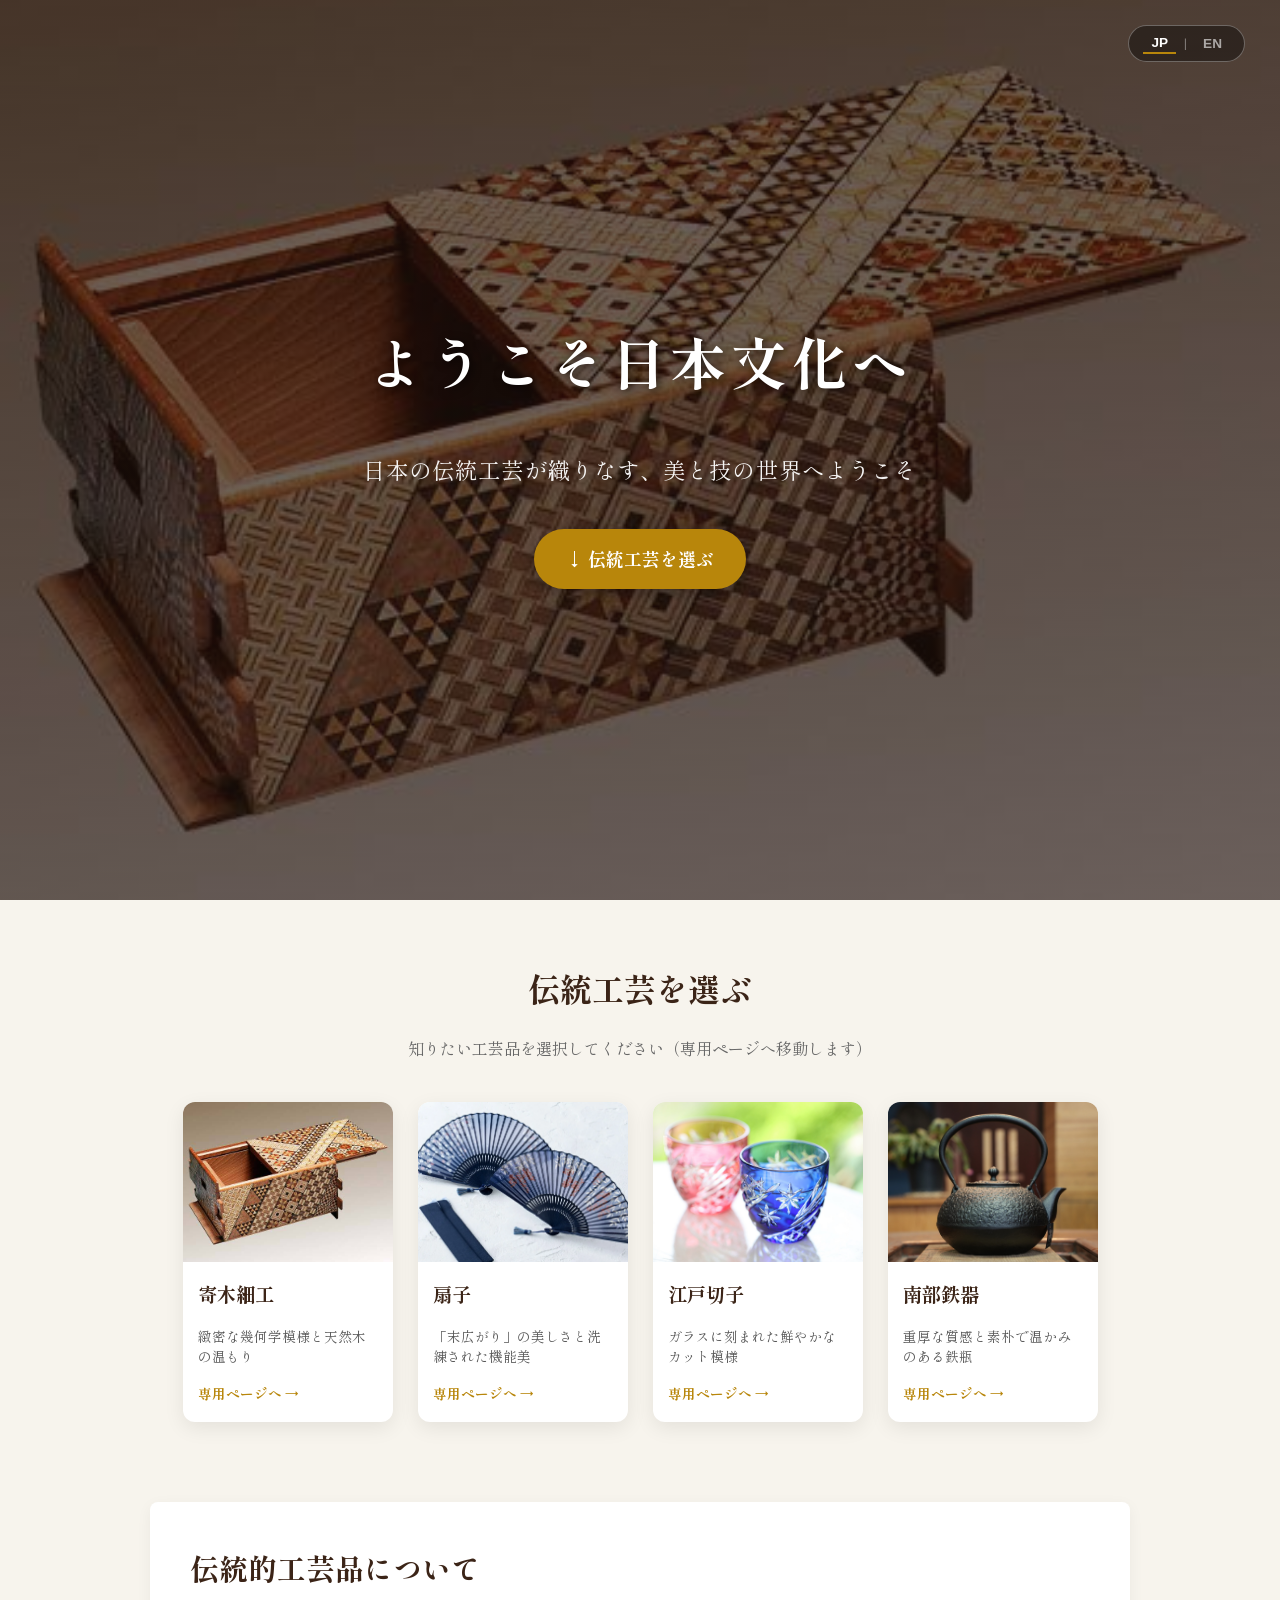
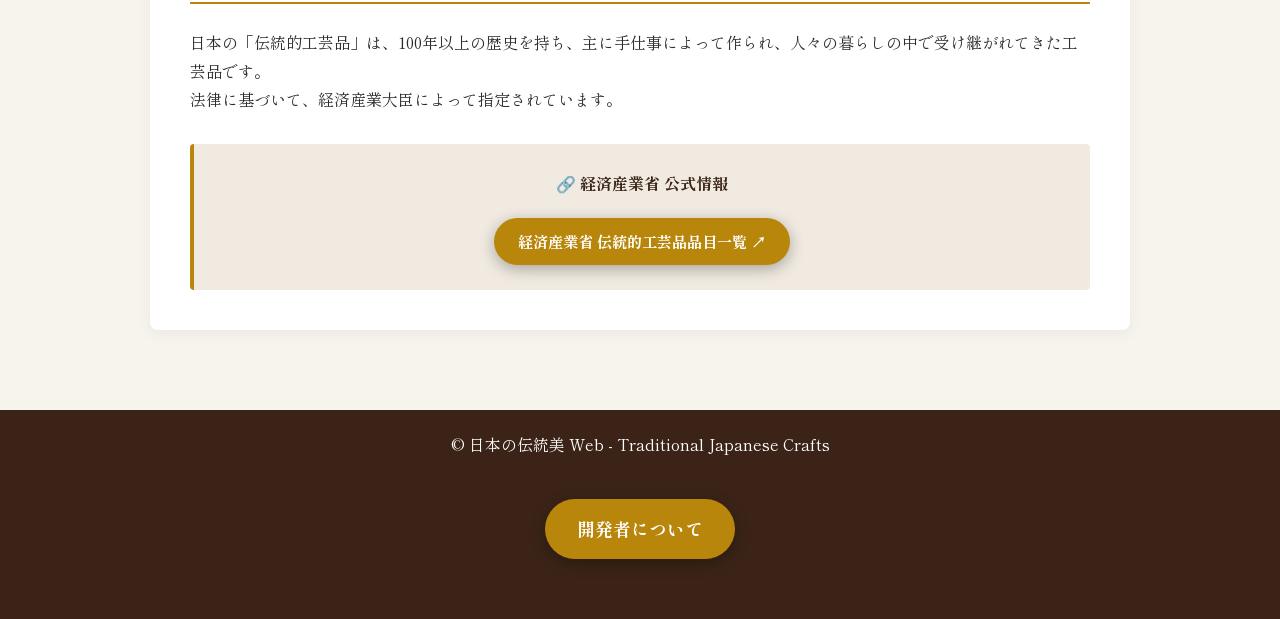
==== commit cdaaa6f9: "メンテナンス終了" ====
--- a/index.html
+++ b/index.html
@@ -1,36 +1,210 @@
 <!DOCTYPE html>
 <html lang="ja">
 <head>
-    <meta charset="UTF-8">
-    <meta name="viewport" content="width=device-width, initial-scale=1.0">
-    <title>ただいまメンテナンス中です</title>
-    <style>
-        body {
-            font-family: -apple-system, BlinkMacSystemFont, "Segoe UI", Roboto, sans-serif;
-            background-color: #f9f9f9;
-            color: #333;
-            text-align: center;
-            padding: 50px 20px;
-            margin: 0;
-        }
-        .container {
-            max-width: 600px;
-            margin: 0 auto;
-            background: #fff;
-            padding: 40px;
-            border-radius: 8px;
-            box-shadow: 0 4px 12px rgba(0,0,0,0.05);
-        }
-        h1 { font-size: 24px; margin-bottom: 15px; }
-        p { color: #666; line-height: 1.6; }
-    </style>
+  <meta charset="utf-8">
+  <title>ようこそ日本文化へr</title>
+
+  <link rel="stylesheet" href="style.css">
+  <link rel="preconnect" href="https://fonts.gstatic.com">
+  <link href="https://fonts.googleapis.com/css2?family=Shippori+Mincho:wght@400;700&display=swap" rel="stylesheet">
 </head>
+
 <body>
-    <div class="container">
-        <h1>ただいまメンテナンス中です</h1>
-        <p>平素は格別のご愛顧を賜pり、厚く御礼申し上げます。<br>
-        システムメンテナンスのため、一時的にサイトの閲覧を停止しております。<br>
-        ご迷惑をおかけいたしますが、ご理解のほどよろしくお願い申し上げます。</p>
-    </div>
+
+<!-- ① 表紙（ウェルカム画面） -->
+<header class="hero">
+  <div class="lang-switch-header">
+    <button id="btn-ja" class="lang-btn active" onclick="switchLanguage('ja')">JP</button>
+    <span class="lang-divider">|</span>
+    <button id="btn-en" class="lang-btn" onclick="switchLanguage('en')">EN</button>
+  </div>
+
+  <div class="hero-content">
+    <h1>
+      <span class="lang-ja">ようこそ日本文化へ</span>
+      <span class="lang-en" style="display: none;">Welcome to Japanese Culture</span>
+    </h1>
+    <p class="lang-ja">日本の伝統工芸が織りなす、美と技の世界へようこそ</p>
+    <p class="lang-en" style="display: none;">Welcome to the world of beauty and craftsmanship in traditional Japanese arts.</p>
+    
+    <a href="#select-section" class="scroll-btn">
+      <span class="lang-ja">↓ 伝統工芸を選ぶ</span>
+      <span class="lang-en" style="display: none;">↓ Explore Crafts</span>
+    </a>
+  </div>
+</header>
+
+
+<!-- ② 選択画面（別ページへ飛ぶ4つのカード） -->
+<section id="select-section" class="select-container">
+  <h2>
+    <span class="lang-ja">伝統工芸を選ぶ</span>
+    <span class="lang-en" style="display: none;">Select a Craft</span>
+  </h2>
+  <p class="select-lead">
+    <span class="lang-ja">知りたい工芸品を選択してください（専用ページへ移動します）</span>
+    <span class="lang-en" style="display: none;">Choose a craft to view its detail page.</span>
+  </p>
+
+  <div class="card-grid">
+    <!-- 1. 寄木細工 -->
+    <a href="yosegi.html" class="card">
+      <div class="card-img-wrapper">
+        <img src="yosegi.jpeg" alt="寄木細工">
+      </div>
+      <div class="card-body">
+        <h3>
+          <span class="lang-ja">寄木細工</span>
+          <span class="lang-en" style="display: none;">Yosegi Woodwork</span>
+        </h3>
+        <p>
+          <span class="lang-ja">緻密な幾何学模様と天然木の温もり</span>
+          <span class="lang-en" style="display: none;">Intricate geometric patterns and natural wood warmth.</span>
+        </p>
+        <span class="card-btn">
+          <span class="lang-ja">専用ページへ →</span>
+          <span class="lang-en" style="display: none;">Go to Page →</span>
+        </span>
+      </div>
+    </a>
+
+    <!-- 2. 扇子 -->
+    <a href="sensu.html" class="card">
+      <div class="card-img-wrapper">
+        <img src="sensu.webp" alt="扇子">
+      </div>
+      <div class="card-body">
+        <h3>
+          <span class="lang-ja">扇子</span>
+          <span class="lang-en" style="display: none;">Folding Fans</span>
+        </h3>
+        <p>
+          <span class="lang-ja">「末広がり」の美しさと洗練された機能美</span>
+          <span class="lang-en" style="display: none;">Functional elegance symbolizing prosperity and good fortune.</span>
+        </p>
+        <span class="card-btn">
+          <span class="lang-ja">専用ページへ →</span>
+          <span class="lang-en" style="display: none;">Go to Page →</span>
+        </span>
+      </div>
+    </a>
+
+    <!-- 3. 江戸切子 -->
+    <a href="edokiriko.html" class="card">
+      <div class="card-img-wrapper">
+        <img src="edokiriko.jpg" alt="江戸切子">
+      </div>
+      <div class="card-body">
+        <h3>
+          <span class="lang-ja">江戸切子</span>
+          <span class="lang-en" style="display: none;">Edo Kiriko Glass</span>
+        </h3>
+        <p>
+          <span class="lang-ja">ガラスに刻まれた鮮やかなカット模様</span>
+          <span class="lang-en" style="display: none;">Brilliant cut glass patterns creating stunning light reflections.</span>
+        </p>
+        <span class="card-btn">
+          <span class="lang-ja">専用ページへ →</span>
+          <span class="lang-en" style="display: none;">Go to Page →</span>
+        </span>
+      </div>
+    </a>
+
+    <!-- 4. 南部鉄器 -->
+    <a href="nanbutekki.html" class="card">
+      <div class="card-img-wrapper">
+        <img src="nanbutekki.jpg" alt="南部鉄器">
+      </div>
+      <div class="card-body">
+        <h3>
+          <span class="lang-ja">南部鉄器</span>
+          <span class="lang-en" style="display: none;">Nanbu Ironware</span>
+        </h3>
+        <p>
+          <span class="lang-ja">重厚な質感と素朴で温かみのある鉄瓶</span>
+          <span class="lang-en" style="display: none;">Durable cast ironware known for heat retention and rustic beauty.</span>
+        </p>
+        <span class="card-btn">
+          <span class="lang-ja">専用ページへ →</span>
+          <span class="lang-en" style="display: none;">Go to Page →</span>
+        </span>
+      </div>
+    </a>
+  </div>
+</section>
+
+<!-- 伝統的工芸品とは？＆ 経産省リンク -->
+<section id="about-crafts" class="detail-section">
+  <h2>
+    <span class="lang-ja">伝統的工芸品について</span>
+    <span class="lang-en" style="display: none;">About Traditional Crafts</span>
+  </h2>
+  
+  <p class="lang-ja">
+    日本の「伝統的工芸品」は、100年以上の歴史を持ち、主に手仕事によって作られ、人々の暮らしの中で受け継がれてきた工芸品です。<br>
+    法律に基づいて、経済産業大臣によって指定されています。
+  </p>
+  <p class="lang-en" style="display: none;">
+    Japan's "Traditional Crafts" are masterworks preserved for over 100 years, predominantly handcrafted and passed down through generations.
+  </p>
+
+  <div class="info-box" style="margin-top: 30px; text-align: center; padding: 25px;">
+    <h3>
+      <span class="lang-ja">🔗 経済産業省 公式情報</span>
+      <span class="lang-en" style="display: none;">🔗 METI Official Information</span>
+    </h3>
+    <a href="https://www.meti.go.jp/policy/mono_info_service/mono/nichiyo-densan/index.html" target="_blank" rel="noopener noreferrer" class="scroll-btn" style="display: inline-block; padding: 10px 24px; font-size: 0.95rem; margin-top: 15px;">
+      <span class="lang-ja">経済産業省 伝統的工芸品品目一覧 ↗</span>
+      <span class="lang-en" style="display: none;">METI Traditional Crafts Page ↗</span>
+    </a>
+  </div>
+</section>
+
+<footer>
+  &copy; 日本の伝統美 Web - Traditional Japanese Crafts
+  <div style="text-align: center; margin: 40px 0;">
+  <a href="dev.html" class="scroll-btn">
+    <span class="lang-ja">開発者について</span>
+    <span class="lang-en" style="display: none;">About Developer</span>
+  </a>
+</div>
+
+
+</footer>
+
+<script>
+  // 1. 言語を切り替えて保存する関数
+  function switchLanguage(lang) {
+    const jaElements = document.querySelectorAll('.lang-ja');
+    const enElements = document.querySelectorAll('.lang-en');
+    const btnJa = document.getElementById('btn-ja');
+    const btnEn = document.getElementById('btn-en');
+
+    // ブラウザに言語設定を記憶させる
+    localStorage.setItem('siteLang', lang);
+
+    if (lang === 'en') {
+      jaElements.forEach(el => el.style.display = 'none');
+      enElements.forEach(el => el.style.display = 'inline-block');
+      document.querySelectorAll('p.lang-en, div.lang-en').forEach(el => el.style.display = 'block');
+      if (btnJa) btnJa.classList.remove('active');
+      if (btnEn) btnEn.classList.add('active');
+    } else {
+      enElements.forEach(el => el.style.display = 'none');
+      jaElements.forEach(el => el.style.display = 'inline-block');
+      document.querySelectorAll('p.lang-ja, div.lang-ja').forEach(el => el.style.display = 'block');
+      if (btnEn) btnEn.classList.remove('active');
+      if (btnJa) btnJa.classList.add('active');
+    }
+  }
+
+  // 2. ページを開いたとき、保存されている言語を自動で適用する
+  document.addEventListener('DOMContentLoaded', () => {
+    // 保存されている言語を取得（保存されていなければデフォルトで 'ja'）
+    const savedLang = localStorage.getItem('siteLang') || 'ja';
+    switchLanguage(savedLang);
+  });
+</script>
+
 </body>
 </html>
--- a/style.css
+++ b/style.css
@@ -0,0 +1,256 @@
+@charset "utf-8";
+
+/* スムーズスクロール */
+html {
+  scroll-behavior: smooth;
+}
+
+body {
+  background-color: #f7f4ed;
+  color: #2b2b2b;
+  font-family: "Shippori Mincho", "Hiragino Mincho ProN", serif;
+  margin: 0;
+  padding: 0;
+  line-height: 1.8;
+}
+
+/* ① 表紙（ヒーローエリア） */
+header.hero {
+  position: relative;
+  width: 100%;
+  height: 100vh;
+  box-sizing: border-box;
+  background: linear-gradient(rgba(30, 15, 10, 0.65), rgba(30, 15, 10, 0.65)), url('yosegi.jpeg') no-repeat center center;
+  background-size: cover;
+  background-attachment: fixed;
+  display: flex;
+  flex-direction: column;
+  justify-content: center;
+  align-items: center;
+  text-align: center;
+  color: #ffffff;
+  padding: 20px;
+}
+
+/* 右上の言語切り替えUI */
+.lang-switch-header {
+  position: absolute;
+  top: 25px;
+  right: 35px;
+  display: flex;
+  align-items: center;
+  gap: 8px;
+  background: rgba(0, 0, 0, 0.4);
+  padding: 6px 14px;
+  border-radius: 20px;
+  border: 1px solid rgba(255, 255, 255, 0.3);
+  z-index: 100;
+}
+
+.lang-btn {
+  border: none;
+  background: transparent;
+  color: rgba(255, 255, 255, 0.6);
+  font-size: 0.85rem;
+  font-weight: bold;
+  cursor: pointer;
+  padding: 2px 8px;
+  transition: all 0.3s;
+}
+
+.lang-btn.active {
+  color: #ffffff;
+  border-bottom: 2px solid #b8860b;
+}
+
+.lang-btn:hover {
+  color: #ffffff;
+}
+
+.lang-divider {
+  color: rgba(255, 255, 255, 0.4);
+  font-size: 0.8rem;
+}
+
+/* メインタイトル・説明文 */
+.hero-content {
+  display: flex;
+  flex-direction: column;
+  align-items: center;
+}
+
+.hero-content h1 {
+  font-size: 3.5rem;
+  margin: 0 0 15px 0;
+  letter-spacing: 0.08em;
+  text-shadow: 2px 2px 10px rgba(0, 0, 0, 0.7);
+}
+
+.hero-content p {
+  font-size: 1.4rem;
+  margin-bottom: 40px;
+  opacity: 0.95;
+  letter-spacing: 0.05em;
+}
+
+.scroll-btn {
+  display: inline-block;
+  padding: 14px 32px;
+  background-color: #b8860b;
+  color: #ffffff;
+  border-radius: 50px;
+  text-decoration: none;
+  font-weight: bold;
+  font-size: 1.1rem;
+  box-shadow: 0 4px 15px rgba(0, 0, 0, 0.3);
+  transition: transform 0.2s, background-color 0.2s;
+}
+
+.scroll-btn:hover {
+  background-color: #d4af37;
+  transform: translateY(-3px);
+}
+
+/* ② 選択画面（カードエリア） */
+.select-container {
+  max-width: 1000px;
+  margin: 60px auto;
+  text-align: center;
+  padding: 0 20px;
+}
+
+.select-container h2 {
+  font-size: 2rem;
+  color: #3b2417;
+  margin-bottom: 10px;
+}
+
+.select-lead {
+  color: #666;
+  margin-bottom: 40px;
+}
+
+.card-grid {
+  display: flex;
+  justify-content: center;
+  gap: 25px;
+  flex-wrap: wrap;
+}
+
+.card {
+  width: 210px;
+  background-color: #ffffff;
+  border-radius: 12px;
+  overflow: hidden;
+  box-shadow: 0 6px 20px rgba(0, 0, 0, 0.08);
+  text-decoration: none;
+  color: inherit;
+  transition: transform 0.3s, box-shadow 0.3s;
+  display: flex;
+  flex-direction: column;
+}
+
+.card:hover {
+  transform: translateY(-8px);
+  box-shadow: 0 12px 30px rgba(0, 0, 0, 0.15);
+}
+
+.card-img-wrapper {
+  height: 160px;
+  overflow: hidden;
+}
+
+.card-img-wrapper img {
+  width: 100%;
+  height: 100%;
+  object-fit: cover;
+  transition: transform 0.3s;
+}
+
+.card:hover .card-img-wrapper img {
+  transform: scale(1.05);
+}
+
+.card-body {
+  padding: 15px;
+  text-align: left;
+}
+
+.card-body h3 {
+  margin: 0 0 8px 0;
+  font-size: 1.2rem;
+  color: #3b2417;
+}
+
+.card-body p {
+  font-size: 0.85rem;
+  color: #555;
+  margin-bottom: 12px;
+  line-height: 1.5;
+}
+
+.card-btn {
+  color: #b8860b;
+  font-weight: bold;
+  font-size: 0.85rem;
+}
+
+/* ③ 詳細セクション */
+.detail-section {
+  max-width: 900px;
+  margin: 80px auto;
+  background-color: #ffffff;
+  padding: 40px;
+  border-radius: 8px;
+  box-shadow: 0 4px 15px rgba(0, 0, 0, 0.05);
+}
+
+.detail-section h2 {
+  font-size: 1.8rem;
+  border-bottom: 2px solid #b8860b;
+  padding-bottom: 8px;
+  margin-top: 0;
+  color: #3b2417;
+}
+
+.layout {
+  display: flex;
+  align-items: flex-start;
+  gap: 30px;
+  margin-top: 20px;
+}
+
+.layout img {
+  width: 300px;
+  height: auto;
+  border-radius: 6px;
+  box-shadow: 0 2px 8px rgba(0, 0, 0, 0.1);
+}
+
+.info-box {
+  margin-top: 20px;
+  padding: 15px;
+  background-color: #f0eae1;
+  border-left: 4px solid #b8860b;
+  border-radius: 4px;
+}
+
+.info-box h3 {
+  margin: 0 0 5px 0;
+  font-size: 1rem;
+  color: #3b2417;
+}
+
+.info-box p {
+  margin: 0;
+  font-size: 0.9rem;
+}
+
+/* フッター */
+footer {
+  text-align: center;
+  padding: 20px;
+  background-color: #3b2417;
+  color: #ffffff;
+  margin-top: 60px;
+}
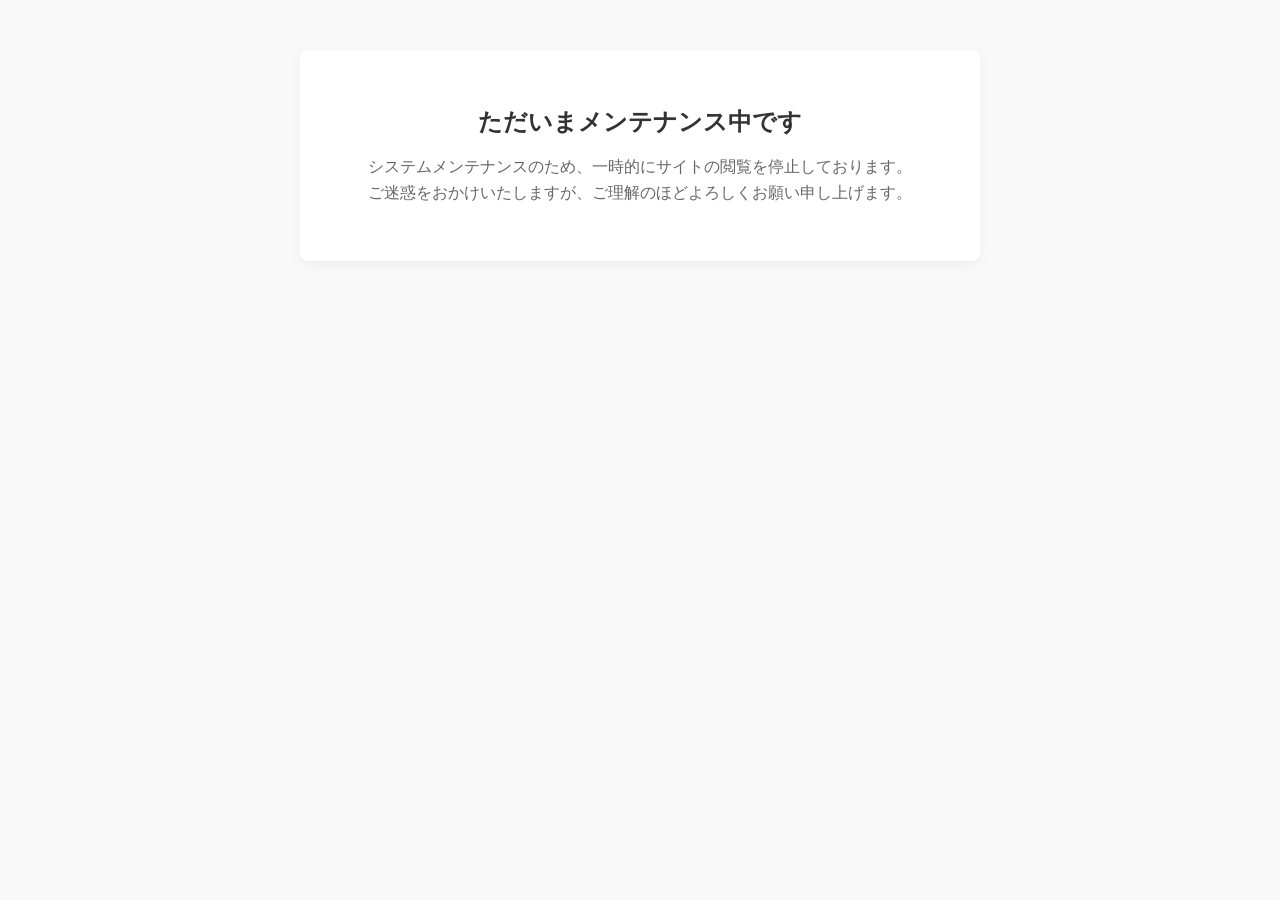
==== commit be9918dd: "メンテナンスにする" ====
--- a/index.html
+++ b/index.html
@@ -1,210 +1,35 @@
 <!DOCTYPE html>
 <html lang="ja">
 <head>
-  <meta charset="utf-8">
-  <title>ようこそ日本文化へr</title>
-
-  <link rel="stylesheet" href="style.css">
-  <link rel="preconnect" href="https://fonts.gstatic.com">
-  <link href="https://fonts.googleapis.com/css2?family=Shippori+Mincho:wght@400;700&display=swap" rel="stylesheet">
+    <meta charset="UTF-8">
+    <meta name="viewport" content="width=device-width, initial-scale=1.0">
+    <title>ただいまメンテナンス中です</title>
+    <style>
+        body {
+            font-family: -apple-system, BlinkMacSystemFont, "Segoe UI", Roboto, sans-serif;
+            background-color: #f9f9f9;
+            color: #333;
+            text-align: center;
+            padding: 50px 20px;
+            margin: 0;
+        }
+        .container {
+            max-width: 600px;
+            margin: 0 auto;
+            background: #fff;
+            padding: 40px;
+            border-radius: 8px;
+            box-shadow: 0 4px 12px rgba(0,0,0,0.05);
+        }
+        h1 { font-size: 24px; margin-bottom: 15px; }
+        p { color: #666; line-height: 1.6; }
+    </style>
 </head>
-
 <body>
-
-<!-- ① 表紙（ウェルカム画面） -->
-<header class="hero">
-  <div class="lang-switch-header">
-    <button id="btn-ja" class="lang-btn active" onclick="switchLanguage('ja')">JP</button>
-    <span class="lang-divider">|</span>
-    <button id="btn-en" class="lang-btn" onclick="switchLanguage('en')">EN</button>
-  </div>
-
-  <div class="hero-content">
-    <h1>
-      <span class="lang-ja">ようこそ日本文化へ</span>
-      <span class="lang-en" style="display: none;">Welcome to Japanese Culture</span>
-    </h1>
-    <p class="lang-ja">日本の伝統工芸が織りなす、美と技の世界へようこそ</p>
-    <p class="lang-en" style="display: none;">Welcome to the world of beauty and craftsmanship in traditional Japanese arts.</p>
-    
-    <a href="#select-section" class="scroll-btn">
-      <span class="lang-ja">↓ 伝統工芸を選ぶ</span>
-      <span class="lang-en" style="display: none;">↓ Explore Crafts</span>
-    </a>
-  </div>
-</header>
-
-
-<!-- ② 選択画面（別ページへ飛ぶ4つのカード） -->
-<section id="select-section" class="select-container">
-  <h2>
-    <span class="lang-ja">伝統工芸を選ぶ</span>
-    <span class="lang-en" style="display: none;">Select a Craft</span>
-  </h2>
-  <p class="select-lead">
-    <span class="lang-ja">知りたい工芸品を選択してください（専用ページへ移動します）</span>
-    <span class="lang-en" style="display: none;">Choose a craft to view its detail page.</span>
-  </p>
-
-  <div class="card-grid">
-    <!-- 1. 寄木細工 -->
-    <a href="yosegi.html" class="card">
-      <div class="card-img-wrapper">
-        <img src="yosegi.jpeg" alt="寄木細工">
-      </div>
-      <div class="card-body">
-        <h3>
-          <span class="lang-ja">寄木細工</span>
-          <span class="lang-en" style="display: none;">Yosegi Woodwork</span>
-        </h3>
-        <p>
-          <span class="lang-ja">緻密な幾何学模様と天然木の温もり</span>
-          <span class="lang-en" style="display: none;">Intricate geometric patterns and natural wood warmth.</span>
-        </p>
-        <span class="card-btn">
-          <span class="lang-ja">専用ページへ →</span>
-          <span class="lang-en" style="display: none;">Go to Page →</span>
-        </span>
-      </div>
-    </a>
-
-    <!-- 2. 扇子 -->
-    <a href="sensu.html" class="card">
-      <div class="card-img-wrapper">
-        <img src="sensu.webp" alt="扇子">
-      </div>
-      <div class="card-body">
-        <h3>
-          <span class="lang-ja">扇子</span>
-          <span class="lang-en" style="display: none;">Folding Fans</span>
-        </h3>
-        <p>
-          <span class="lang-ja">「末広がり」の美しさと洗練された機能美</span>
-          <span class="lang-en" style="display: none;">Functional elegance symbolizing prosperity and good fortune.</span>
-        </p>
-        <span class="card-btn">
-          <span class="lang-ja">専用ページへ →</span>
-          <span class="lang-en" style="display: none;">Go to Page →</span>
-        </span>
-      </div>
-    </a>
-
-    <!-- 3. 江戸切子 -->
-    <a href="edokiriko.html" class="card">
-      <div class="card-img-wrapper">
-        <img src="edokiriko.jpg" alt="江戸切子">
-      </div>
-      <div class="card-body">
-        <h3>
-          <span class="lang-ja">江戸切子</span>
-          <span class="lang-en" style="display: none;">Edo Kiriko Glass</span>
-        </h3>
-        <p>
-          <span class="lang-ja">ガラスに刻まれた鮮やかなカット模様</span>
-          <span class="lang-en" style="display: none;">Brilliant cut glass patterns creating stunning light reflections.</span>
-        </p>
-        <span class="card-btn">
-          <span class="lang-ja">専用ページへ →</span>
-          <span class="lang-en" style="display: none;">Go to Page →</span>
-        </span>
-      </div>
-    </a>
-
-    <!-- 4. 南部鉄器 -->
-    <a href="nanbutekki.html" class="card">
-      <div class="card-img-wrapper">
-        <img src="nanbutekki.jpg" alt="南部鉄器">
-      </div>
-      <div class="card-body">
-        <h3>
-          <span class="lang-ja">南部鉄器</span>
-          <span class="lang-en" style="display: none;">Nanbu Ironware</span>
-        </h3>
-        <p>
-          <span class="lang-ja">重厚な質感と素朴で温かみのある鉄瓶</span>
-          <span class="lang-en" style="display: none;">Durable cast ironware known for heat retention and rustic beauty.</span>
-        </p>
-        <span class="card-btn">
-          <span class="lang-ja">専用ページへ →</span>
-          <span class="lang-en" style="display: none;">Go to Page →</span>
-        </span>
-      </div>
-    </a>
-  </div>
-</section>
-
-<!-- 伝統的工芸品とは？＆ 経産省リンク -->
-<section id="about-crafts" class="detail-section">
-  <h2>
-    <span class="lang-ja">伝統的工芸品について</span>
-    <span class="lang-en" style="display: none;">About Traditional Crafts</span>
-  </h2>
-  
-  <p class="lang-ja">
-    日本の「伝統的工芸品」は、100年以上の歴史を持ち、主に手仕事によって作られ、人々の暮らしの中で受け継がれてきた工芸品です。<br>
-    法律に基づいて、経済産業大臣によって指定されています。
-  </p>
-  <p class="lang-en" style="display: none;">
-    Japan's "Traditional Crafts" are masterworks preserved for over 100 years, predominantly handcrafted and passed down through generations.
-  </p>
-
-  <div class="info-box" style="margin-top: 30px; text-align: center; padding: 25px;">
-    <h3>
-      <span class="lang-ja">🔗 経済産業省 公式情報</span>
-      <span class="lang-en" style="display: none;">🔗 METI Official Information</span>
-    </h3>
-    <a href="https://www.meti.go.jp/policy/mono_info_service/mono/nichiyo-densan/index.html" target="_blank" rel="noopener noreferrer" class="scroll-btn" style="display: inline-block; padding: 10px 24px; font-size: 0.95rem; margin-top: 15px;">
-      <span class="lang-ja">経済産業省 伝統的工芸品品目一覧 ↗</span>
-      <span class="lang-en" style="display: none;">METI Traditional Crafts Page ↗</span>
-    </a>
-  </div>
-</section>
-
-<footer>
-  &copy; 日本の伝統美 Web - Traditional Japanese Crafts
-  <div style="text-align: center; margin: 40px 0;">
-  <a href="dev.html" class="scroll-btn">
-    <span class="lang-ja">開発者について</span>
-    <span class="lang-en" style="display: none;">About Developer</span>
-  </a>
-</div>
-
-
-</footer>
-
-<script>
-  // 1. 言語を切り替えて保存する関数
-  function switchLanguage(lang) {
-    const jaElements = document.querySelectorAll('.lang-ja');
-    const enElements = document.querySelectorAll('.lang-en');
-    const btnJa = document.getElementById('btn-ja');
-    const btnEn = document.getElementById('btn-en');
-
-    // ブラウザに言語設定を記憶させる
-    localStorage.setItem('siteLang', lang);
-
-    if (lang === 'en') {
-      jaElements.forEach(el => el.style.display = 'none');
-      enElements.forEach(el => el.style.display = 'inline-block');
-      document.querySelectorAll('p.lang-en, div.lang-en').forEach(el => el.style.display = 'block');
-      if (btnJa) btnJa.classList.remove('active');
-      if (btnEn) btnEn.classList.add('active');
-    } else {
-      enElements.forEach(el => el.style.display = 'none');
-      jaElements.forEach(el => el.style.display = 'inline-block');
-      document.querySelectorAll('p.lang-ja, div.lang-ja').forEach(el => el.style.display = 'block');
-      if (btnEn) btnEn.classList.remove('active');
-      if (btnJa) btnJa.classList.add('active');
-    }
-  }
-
-  // 2. ページを開いたとき、保存されている言語を自動で適用する
-  document.addEventListener('DOMContentLoaded', () => {
-    // 保存されている言語を取得（保存されていなければデフォルトで 'ja'）
-    const savedLang = localStorage.getItem('siteLang') || 'ja';
-    switchLanguage(savedLang);
-  });
-</script>
-
+    <div class="container">
+        <h1>ただいまメンテナンス中です</h1>
+        <p>システムメンテナンスのため、一時的にサイトの閲覧を停止しております。<br>
+        ご迷惑をおかけいたしますが、ご理解のほどよろしくお願い申し上げます。</p>
+    </div>
 </body>
 </html>
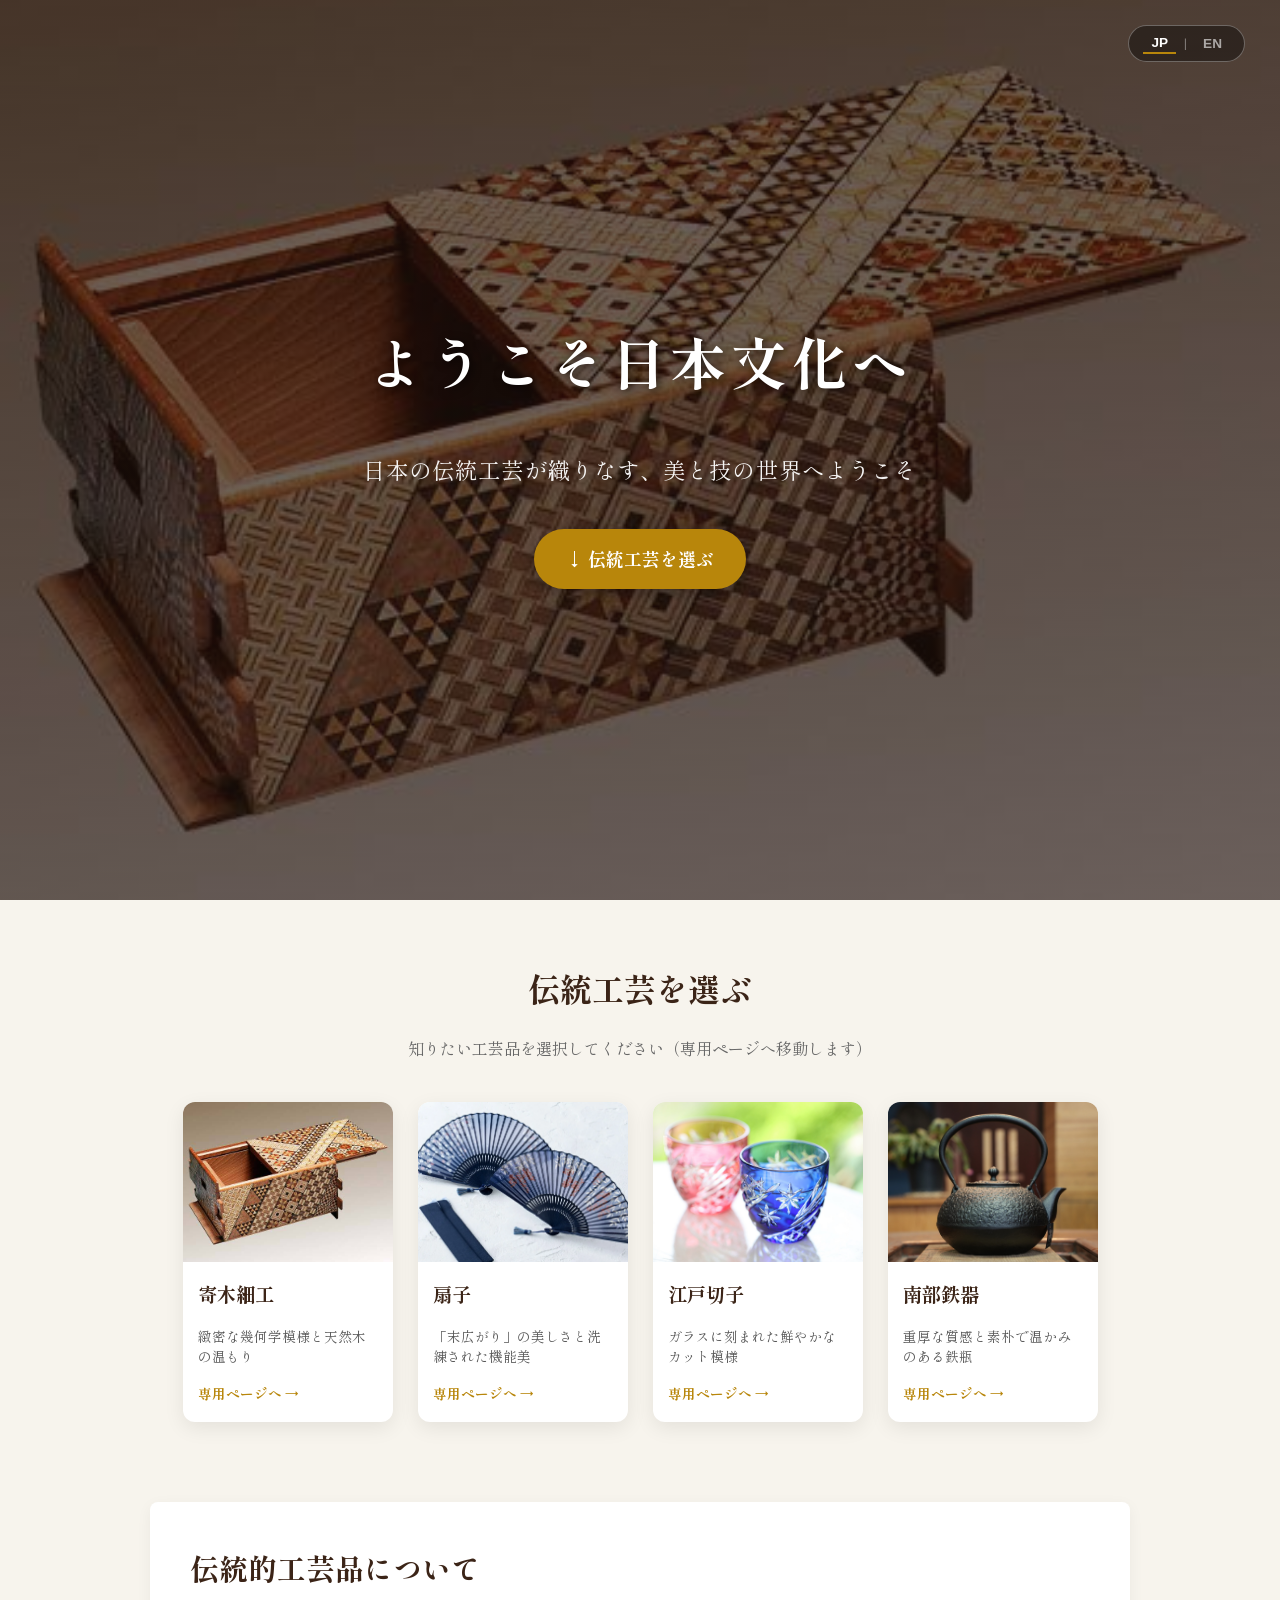
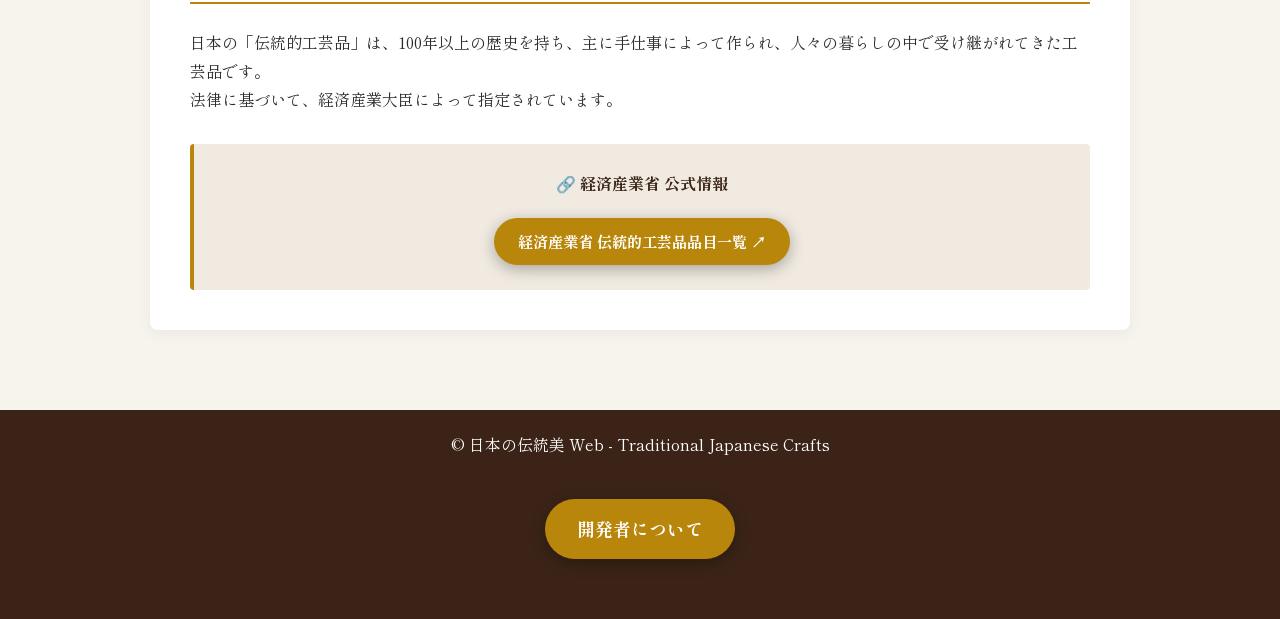
==== commit 97ee63af: "メンテナンスから復旧" ====
--- a/index.html
+++ b/index.html
@@ -1,35 +1,210 @@
 <!DOCTYPE html>
 <html lang="ja">
 <head>
-    <meta charset="UTF-8">
-    <meta name="viewport" content="width=device-width, initial-scale=1.0">
-    <title>ただいまメンテナンス中です</title>
-    <style>
-        body {
-            font-family: -apple-system, BlinkMacSystemFont, "Segoe UI", Roboto, sans-serif;
-            background-color: #f9f9f9;
-            color: #333;
-            text-align: center;
-            padding: 50px 20px;
-            margin: 0;
-        }
-        .container {
-            max-width: 600px;
-            margin: 0 auto;
-            background: #fff;
-            padding: 40px;
-            border-radius: 8px;
-            box-shadow: 0 4px 12px rgba(0,0,0,0.05);
-        }
-        h1 { font-size: 24px; margin-bottom: 15px; }
-        p { color: #666; line-height: 1.6; }
-    </style>
+  <meta charset="utf-8">
+  <title>ようこそ日本文化へ</title>
+
+  <link rel="stylesheet" href="style.css">
+  <link rel="preconnect" href="https://fonts.gstatic.com">
+  <link href="https://fonts.googleapis.com/css2?family=Shippori+Mincho:wght@400;700&display=swap" rel="stylesheet">
 </head>
+
 <body>
-    <div class="container">
-        <h1>ただいまメンテナンス中です</h1>
-        <p>システムメンテナンスのため、一時的にサイトの閲覧を停止しております。<br>
-        ご迷惑をおかけいたしますが、ご理解のほどよろしくお願い申し上げます。</p>
-    </div>
+
+<!-- ① 表紙（ウェルカム画面） -->
+<header class="hero">
+  <div class="lang-switch-header">
+    <button id="btn-ja" class="lang-btn active" onclick="switchLanguage('ja')">JP</button>
+    <span class="lang-divider">|</span>
+    <button id="btn-en" class="lang-btn" onclick="switchLanguage('en')">EN</button>
+  </div>
+
+  <div class="hero-content">
+    <h1>
+      <span class="lang-ja">ようこそ日本文化へ</span>
+      <span class="lang-en" style="display: none;">Welcome to Japanese Culture</span>
+    </h1>
+    <p class="lang-ja">日本の伝統工芸が織りなす、美と技の世界へようこそ</p>
+    <p class="lang-en" style="display: none;">Welcome to the world of beauty and craftsmanship in traditional Japanese arts.</p>
+    
+    <a href="#select-section" class="scroll-btn">
+      <span class="lang-ja">↓ 伝統工芸を選ぶ</span>
+      <span class="lang-en" style="display: none;">↓ Explore Crafts</span>
+    </a>
+  </div>
+</header>
+
+
+<!-- ② 選択画面（別ページへ飛ぶ4つのカード） -->
+<section id="select-section" class="select-container">
+  <h2>
+    <span class="lang-ja">伝統工芸を選ぶ</span>
+    <span class="lang-en" style="display: none;">Select a Craft</span>
+  </h2>
+  <p class="select-lead">
+    <span class="lang-ja">知りたい工芸品を選択してください（専用ページへ移動します）</span>
+    <span class="lang-en" style="display: none;">Choose a craft to view its detail page.</span>
+  </p>
+
+  <div class="card-grid">
+    <!-- 1. 寄木細工 -->
+    <a href="yosegi.html" class="card">
+      <div class="card-img-wrapper">
+        <img src="yosegi.jpeg" alt="寄木細工">
+      </div>
+      <div class="card-body">
+        <h3>
+          <span class="lang-ja">寄木細工</span>
+          <span class="lang-en" style="display: none;">Yosegi Woodwork</span>
+        </h3>
+        <p>
+          <span class="lang-ja">緻密な幾何学模様と天然木の温もり</span>
+          <span class="lang-en" style="display: none;">Intricate geometric patterns and natural wood warmth.</span>
+        </p>
+        <span class="card-btn">
+          <span class="lang-ja">専用ページへ →</span>
+          <span class="lang-en" style="display: none;">Go to Page →</span>
+        </span>
+      </div>
+    </a>
+
+    <!-- 2. 扇子 -->
+    <a href="sensu.html" class="card">
+      <div class="card-img-wrapper">
+        <img src="sensu.webp" alt="扇子">
+      </div>
+      <div class="card-body">
+        <h3>
+          <span class="lang-ja">扇子</span>
+          <span class="lang-en" style="display: none;">Folding Fans</span>
+        </h3>
+        <p>
+          <span class="lang-ja">「末広がり」の美しさと洗練された機能美</span>
+          <span class="lang-en" style="display: none;">Functional elegance symbolizing prosperity and good fortune.</span>
+        </p>
+        <span class="card-btn">
+          <span class="lang-ja">専用ページへ →</span>
+          <span class="lang-en" style="display: none;">Go to Page →</span>
+        </span>
+      </div>
+    </a>
+
+    <!-- 3. 江戸切子 -->
+    <a href="edokiriko.html" class="card">
+      <div class="card-img-wrapper">
+        <img src="edokiriko.jpg" alt="江戸切子">
+      </div>
+      <div class="card-body">
+        <h3>
+          <span class="lang-ja">江戸切子</span>
+          <span class="lang-en" style="display: none;">Edo Kiriko Glass</span>
+        </h3>
+        <p>
+          <span class="lang-ja">ガラスに刻まれた鮮やかなカット模様</span>
+          <span class="lang-en" style="display: none;">Brilliant cut glass patterns creating stunning light reflections.</span>
+        </p>
+        <span class="card-btn">
+          <span class="lang-ja">専用ページへ →</span>
+          <span class="lang-en" style="display: none;">Go to Page →</span>
+        </span>
+      </div>
+    </a>
+
+    <!-- 4. 南部鉄器 -->
+    <a href="nanbutekki.html" class="card">
+      <div class="card-img-wrapper">
+        <img src="nanbutekki.jpg" alt="南部鉄器">
+      </div>
+      <div class="card-body">
+        <h3>
+          <span class="lang-ja">南部鉄器</span>
+          <span class="lang-en" style="display: none;">Nanbu Ironware</span>
+        </h3>
+        <p>
+          <span class="lang-ja">重厚な質感と素朴で温かみのある鉄瓶</span>
+          <span class="lang-en" style="display: none;">Durable cast ironware known for heat retention and rustic beauty.</span>
+        </p>
+        <span class="card-btn">
+          <span class="lang-ja">専用ページへ →</span>
+          <span class="lang-en" style="display: none;">Go to Page →</span>
+        </span>
+      </div>
+    </a>
+  </div>
+</section>
+
+<!-- 伝統的工芸品とは？＆ 経産省リンク -->
+<section id="about-crafts" class="detail-section">
+  <h2>
+    <span class="lang-ja">伝統的工芸品について</span>
+    <span class="lang-en" style="display: none;">About Traditional Crafts</span>
+  </h2>
+  
+  <p class="lang-ja">
+    日本の「伝統的工芸品」は、100年以上の歴史を持ち、主に手仕事によって作られ、人々の暮らしの中で受け継がれてきた工芸品です。<br>
+    法律に基づいて、経済産業大臣によって指定されています。
+  </p>
+  <p class="lang-en" style="display: none;">
+    Japan's "Traditional Crafts" are masterworks preserved for over 100 years, predominantly handcrafted and passed down through generations.
+  </p>
+
+  <div class="info-box" style="margin-top: 30px; text-align: center; padding: 25px;">
+    <h3>
+      <span class="lang-ja">🔗 経済産業省 公式情報</span>
+      <span class="lang-en" style="display: none;">🔗 METI Official Information</span>
+    </h3>
+    <a href="https://www.meti.go.jp/policy/mono_info_service/mono/nichiyo-densan/index.html" target="_blank" rel="noopener noreferrer" class="scroll-btn" style="display: inline-block; padding: 10px 24px; font-size: 0.95rem; margin-top: 15px;">
+      <span class="lang-ja">経済産業省 伝統的工芸品品目一覧 ↗</span>
+      <span class="lang-en" style="display: none;">METI Traditional Crafts Page ↗</span>
+    </a>
+  </div>
+</section>
+
+<footer>
+  &copy; 日本の伝統美 Web - Traditional Japanese Crafts
+  <div style="text-align: center; margin: 40px 0;">
+  <a href="dev.html" class="scroll-btn">
+    <span class="lang-ja">開発者について</span>
+    <span class="lang-en" style="display: none;">About Developer</span>
+  </a>
+</div>
+
+
+</footer>
+
+<script>
+  // 1. 言語を切り替えて保存する関数
+  function switchLanguage(lang) {
+    const jaElements = document.querySelectorAll('.lang-ja');
+    const enElements = document.querySelectorAll('.lang-en');
+    const btnJa = document.getElementById('btn-ja');
+    const btnEn = document.getElementById('btn-en');
+
+    // ブラウザに言語設定を記憶させる
+    localStorage.setItem('siteLang', lang);
+
+    if (lang === 'en') {
+      jaElements.forEach(el => el.style.display = 'none');
+      enElements.forEach(el => el.style.display = 'inline-block');
+      document.querySelectorAll('p.lang-en, div.lang-en').forEach(el => el.style.display = 'block');
+      if (btnJa) btnJa.classList.remove('active');
+      if (btnEn) btnEn.classList.add('active');
+    } else {
+      enElements.forEach(el => el.style.display = 'none');
+      jaElements.forEach(el => el.style.display = 'inline-block');
+      document.querySelectorAll('p.lang-ja, div.lang-ja').forEach(el => el.style.display = 'block');
+      if (btnEn) btnEn.classList.remove('active');
+      if (btnJa) btnJa.classList.add('active');
+    }
+  }
+
+  // 2. ページを開いたとき、保存されている言語を自動で適用する
+  document.addEventListener('DOMContentLoaded', () => {
+    // 保存されている言語を取得（保存されていなければデフォルトで 'ja'）
+    const savedLang = localStorage.getItem('siteLang') || 'ja';
+    switchLanguage(savedLang);
+  });
+</script>
+
 </body>
 </html>
--- a/style.css
+++ b/style.css
@@ -0,0 +1,256 @@
+@charset "utf-8";
+
+/* スムーズスクロール */
+html {
+  scroll-behavior: smooth;
+}
+
+body {
+  background-color: #f7f4ed;
+  color: #2b2b2b;
+  font-family: "Shippori Mincho", "Hiragino Mincho ProN", serif;
+  margin: 0;
+  padding: 0;
+  line-height: 1.8;
+}
+
+/* ① 表紙（ヒーローエリア） */
+header.hero {
+  position: relative;
+  width: 100%;
+  height: 100vh;
+  box-sizing: border-box;
+  background: linear-gradient(rgba(30, 15, 10, 0.65), rgba(30, 15, 10, 0.65)), url('yosegi.jpeg') no-repeat center center;
+  background-size: cover;
+  background-attachment: fixed;
+  display: flex;
+  flex-direction: column;
+  justify-content: center;
+  align-items: center;
+  text-align: center;
+  color: #ffffff;
+  padding: 20px;
+}
+
+/* 右上の言語切り替えUI */
+.lang-switch-header {
+  position: absolute;
+  top: 25px;
+  right: 35px;
+  display: flex;
+  align-items: center;
+  gap: 8px;
+  background: rgba(0, 0, 0, 0.4);
+  padding: 6px 14px;
+  border-radius: 20px;
+  border: 1px solid rgba(255, 255, 255, 0.3);
+  z-index: 100;
+}
+
+.lang-btn {
+  border: none;
+  background: transparent;
+  color: rgba(255, 255, 255, 0.6);
+  font-size: 0.85rem;
+  font-weight: bold;
+  cursor: pointer;
+  padding: 2px 8px;
+  transition: all 0.3s;
+}
+
+.lang-btn.active {
+  color: #ffffff;
+  border-bottom: 2px solid #b8860b;
+}
+
+.lang-btn:hover {
+  color: #ffffff;
+}
+
+.lang-divider {
+  color: rgba(255, 255, 255, 0.4);
+  font-size: 0.8rem;
+}
+
+/* メインタイトル・説明文 */
+.hero-content {
+  display: flex;
+  flex-direction: column;
+  align-items: center;
+}
+
+.hero-content h1 {
+  font-size: 3.5rem;
+  margin: 0 0 15px 0;
+  letter-spacing: 0.08em;
+  text-shadow: 2px 2px 10px rgba(0, 0, 0, 0.7);
+}
+
+.hero-content p {
+  font-size: 1.4rem;
+  margin-bottom: 40px;
+  opacity: 0.95;
+  letter-spacing: 0.05em;
+}
+
+.scroll-btn {
+  display: inline-block;
+  padding: 14px 32px;
+  background-color: #b8860b;
+  color: #ffffff;
+  border-radius: 50px;
+  text-decoration: none;
+  font-weight: bold;
+  font-size: 1.1rem;
+  box-shadow: 0 4px 15px rgba(0, 0, 0, 0.3);
+  transition: transform 0.2s, background-color 0.2s;
+}
+
+.scroll-btn:hover {
+  background-color: #d4af37;
+  transform: translateY(-3px);
+}
+
+/* ② 選択画面（カードエリア） */
+.select-container {
+  max-width: 1000px;
+  margin: 60px auto;
+  text-align: center;
+  padding: 0 20px;
+}
+
+.select-container h2 {
+  font-size: 2rem;
+  color: #3b2417;
+  margin-bottom: 10px;
+}
+
+.select-lead {
+  color: #666;
+  margin-bottom: 40px;
+}
+
+.card-grid {
+  display: flex;
+  justify-content: center;
+  gap: 25px;
+  flex-wrap: wrap;
+}
+
+.card {
+  width: 210px;
+  background-color: #ffffff;
+  border-radius: 12px;
+  overflow: hidden;
+  box-shadow: 0 6px 20px rgba(0, 0, 0, 0.08);
+  text-decoration: none;
+  color: inherit;
+  transition: transform 0.3s, box-shadow 0.3s;
+  display: flex;
+  flex-direction: column;
+}
+
+.card:hover {
+  transform: translateY(-8px);
+  box-shadow: 0 12px 30px rgba(0, 0, 0, 0.15);
+}
+
+.card-img-wrapper {
+  height: 160px;
+  overflow: hidden;
+}
+
+.card-img-wrapper img {
+  width: 100%;
+  height: 100%;
+  object-fit: cover;
+  transition: transform 0.3s;
+}
+
+.card:hover .card-img-wrapper img {
+  transform: scale(1.05);
+}
+
+.card-body {
+  padding: 15px;
+  text-align: left;
+}
+
+.card-body h3 {
+  margin: 0 0 8px 0;
+  font-size: 1.2rem;
+  color: #3b2417;
+}
+
+.card-body p {
+  font-size: 0.85rem;
+  color: #555;
+  margin-bottom: 12px;
+  line-height: 1.5;
+}
+
+.card-btn {
+  color: #b8860b;
+  font-weight: bold;
+  font-size: 0.85rem;
+}
+
+/* ③ 詳細セクション */
+.detail-section {
+  max-width: 900px;
+  margin: 80px auto;
+  background-color: #ffffff;
+  padding: 40px;
+  border-radius: 8px;
+  box-shadow: 0 4px 15px rgba(0, 0, 0, 0.05);
+}
+
+.detail-section h2 {
+  font-size: 1.8rem;
+  border-bottom: 2px solid #b8860b;
+  padding-bottom: 8px;
+  margin-top: 0;
+  color: #3b2417;
+}
+
+.layout {
+  display: flex;
+  align-items: flex-start;
+  gap: 30px;
+  margin-top: 20px;
+}
+
+.layout img {
+  width: 300px;
+  height: auto;
+  border-radius: 6px;
+  box-shadow: 0 2px 8px rgba(0, 0, 0, 0.1);
+}
+
+.info-box {
+  margin-top: 20px;
+  padding: 15px;
+  background-color: #f0eae1;
+  border-left: 4px solid #b8860b;
+  border-radius: 4px;
+}
+
+.info-box h3 {
+  margin: 0 0 5px 0;
+  font-size: 1rem;
+  color: #3b2417;
+}
+
+.info-box p {
+  margin: 0;
+  font-size: 0.9rem;
+}
+
+/* フッター */
+footer {
+  text-align: center;
+  padding: 20px;
+  background-color: #3b2417;
+  color: #ffffff;
+  margin-top: 60px;
+}
